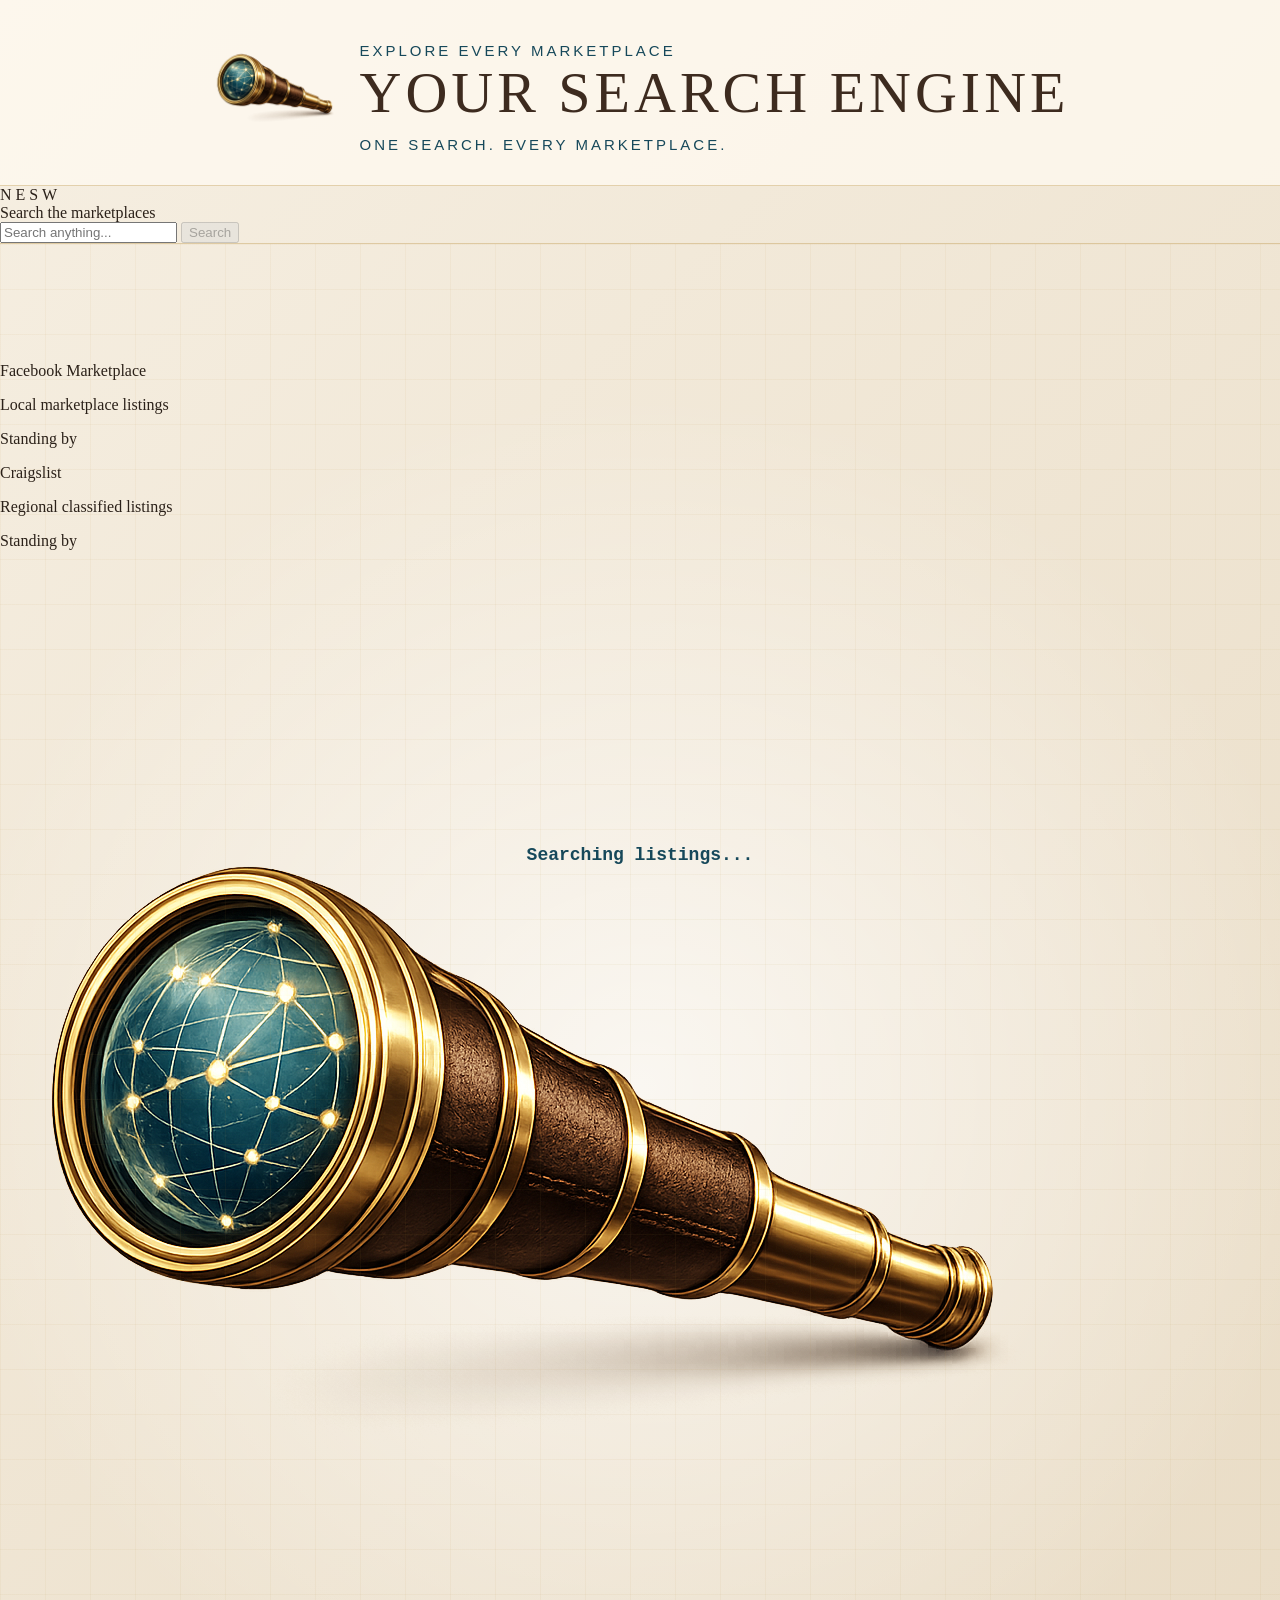
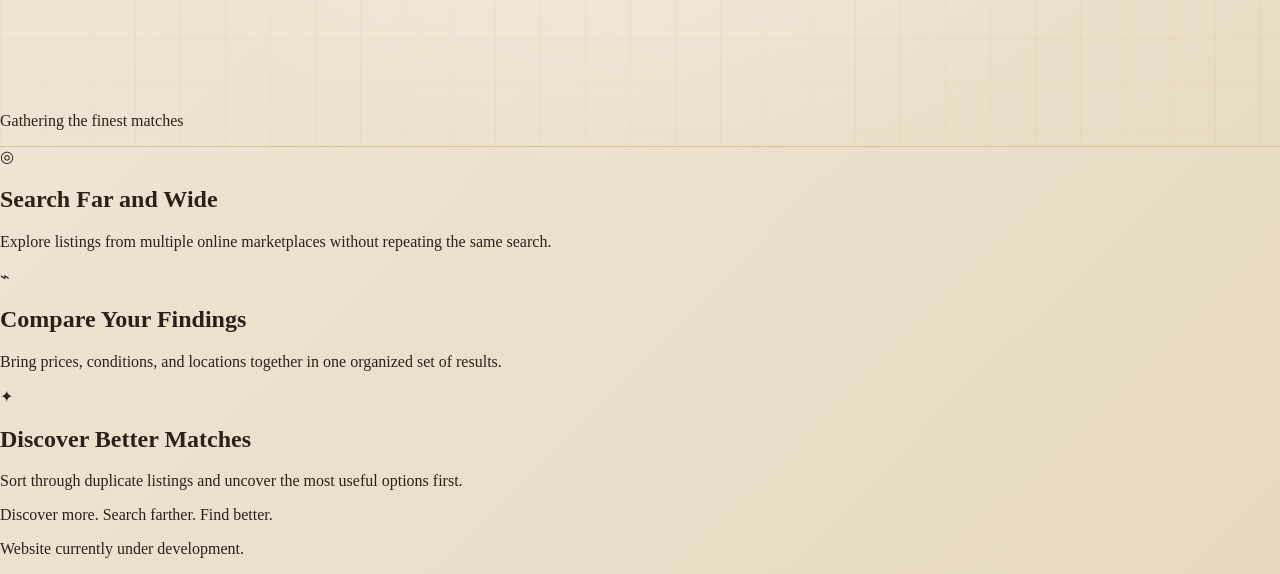
==== index.html @ 5ee87b4e "Revise index.html for improved SEO and branding Updated HTML structure and meta tags for better SEO " ====
<!DOCTYPE html>
<html lang="en">

<head>
    <meta charset="UTF-8">

    <meta
        name="viewport"
        content="width=device-width, initial-scale=1.0"
    >

    <meta
        name="description"
        content="Search multiple online marketplaces from one place."
    >

    <title>Your Search Engine</title>

    <link rel="stylesheet" href="style.css">
</head>

<body>

    <header class="site-header">

        <img
            src="spyglass-logo.png"
            alt="Brass spyglass with an internet globe in its lens"
            class="header-logo"
        >

        <div class="brand-text">
            <p class="eyebrow">Explore every marketplace</p>

            <h1>Your Search Engine</h1>

            <p class="tagline">
                One search. Every marketplace.
            </p>
        </div>

    </header>


    <main>

        <section
            class="map-section"
            aria-label="Marketplace search demonstration"
        >

            <div class="map-decoration map-decoration-left"></div>
            <div class="map-decoration map-decoration-right"></div>

            <div class="compass-rose" aria-hidden="true">
                <span class="compass-north">N</span>
                <span class="compass-east">E</span>
                <span class="compass-south">S</span>
                <span class="compass-west">W</span>
                <div class="compass-diamond"></div>
            </div>


            <div class="search-preview">

                <label for="demoSearch">
                    Search the marketplaces
                </label>

                <div class="search-box">

                    <input
                        id="demoSearch"
                        type="text"
                        value=""
                        placeholder="Search anything..."
                        readonly
                        aria-label="Demonstration search query"
                    >

                    <button
                        type="button"
                        aria-label="Search demonstration"
                        disabled
                    >
                        Search
                    </button>

                </div>

            </div>


            <div class="network-demo">

                <svg
                    class="connections"
                    aria-hidden="true"
                >
                    <line id="line-ebay"></line>
                    <line id="line-facebook"></line>
                    <line id="line-craigslist"></line>
                    <line id="line-offerup"></line>
                </svg>


                <article class="market-node ebay" data-market="ebay">
                    <p class="market-name">eBay</p>
                    <p class="market-detail">Auction and retail listings</p>
                    <p class="market-status">Standing by</p>
                </article>


                <article
                    class="market-node facebook"
                    data-market="facebook"
                >
                    <p class="market-name">Facebook Marketplace</p>
                    <p class="market-detail">Local marketplace listings</p>
                    <p class="market-status">Standing by</p>
                </article>


                <article
                    class="market-node craigslist"
                    data-market="craigslist"
                >
                    <p class="market-name">Craigslist</p>
                    <p class="market-detail">Regional classified listings</p>
                    <p class="market-status">Standing by</p>
                </article>


                <article class="market-node offerup" data-market="offerup">
                    <p class="market-name">OfferUp</p>
                    <p class="market-detail">Local buying and selling</p>
                    <p class="market-status">Standing by</p>
                </article>


                <div class="central-logo">

                    <div class="logo-halo"></div>

                    <img
                        src="spyglass-logo.png"
                        alt="Search engine spyglass logo"
                    >

                    <p>Gathering the finest matches</p>

                </div>

            </div>


            <div
                id="liveStatus"
                class="live-status"
                aria-live="polite"
            >
                Preparing the search expedition...
            </div>


            <section
                id="liveResults"
                class="results-panel"
                aria-label="Demonstration search results"
            ></section>

        </section>


        <section class="features-section">

            <article class="feature">
                <div class="feature-symbol">◎</div>
                <h2>Search Far and Wide</h2>
                <p>
                    Explore listings from multiple online marketplaces
                    without repeating the same search.
                </p>
            </article>

            <article class="feature">
                <div class="feature-symbol">⌁</div>
                <h2>Compare Your Findings</h2>
                <p>
                    Bring prices, conditions, and locations together in one
                    organized set of results.
                </p>
            </article>

            <article class="feature">
                <div class="feature-symbol">✦</div>
                <h2>Discover Better Matches</h2>
                <p>
                    Sort through duplicate listings and uncover the most
                    useful options first.
                </p>
            </article>

        </section>

    </main>


    <footer class="site-footer">
        <p>Discover more. Search farther. Find better.</p>
        <p class="footer-note">Website currently under development.</p>
    </footer>


    <script src="script.js"></script>

</body>

</html>
---- style.css ----
:root {
    --parchment: #f6efe2;
    --parchment-dark: #e7d9c1;
    --brass: #b58a35;
    --brass-light: #d8b766;
    --brown: #3d2b1f;
    --blue: #16485a;
    --blue-light: #2d7185;
    --ink: #2b2119;
}

* {
    box-sizing: border-box;
}

html,
body {
    margin: 0;
    min-height: 100%;
}

body {
    background:
        radial-gradient(
            circle at center,
            rgba(255, 255, 255, 0.7),
            transparent 55%
        ),
        linear-gradient(
            135deg,
            var(--parchment),
            var(--parchment-dark)
        );

    color: var(--ink);
    font-family: Georgia, "Times New Roman", serif;
}

.network-demo {
    position: relative;
    width: 100%;
    min-height: 700px;
    overflow: hidden;
    border-top: 1px solid rgba(181, 138, 53, 0.35);
    border-bottom: 1px solid rgba(181, 138, 53, 0.35);
}

/* Subtle antique-map grid */

.network-demo::before {
    content: "";
    position: absolute;
    inset: 0;

    background-image:
        linear-gradient(
            rgba(181, 138, 53, 0.06) 1px,
            transparent 1px
        ),
        linear-gradient(
            90deg,
            rgba(181, 138, 53, 0.06) 1px,
            transparent 1px
        );

    background-size: 45px 45px;
    pointer-events: none;
}

/* Center hub */

.core {
    position: absolute;
    top: 48%;
    left: 50%;
    transform: translate(-50%, -50%);

    width: 190px;
    height: 190px;

    display: flex;
    align-items: center;
    justify-content: center;

    border-radius: 50%;
    border: 2px solid var(--brass);
    background: rgba(255, 250, 240, 0.9);

    box-shadow:
        0 10px 35px rgba(61, 43, 31, 0.18),
        inset 0 0 20px rgba(181, 138, 53, 0.12);

    z-index: 3;
}

.core-ring {
    position: absolute;
    width: 225px;
    height: 225px;

    border: 1px solid rgba(181, 138, 53, 0.55);
    border-radius: 50%;

    animation: vintagePulse 2.5s ease-in-out infinite;
}

@keyframes vintagePulse {
    0%,
    100% {
        transform: scale(1);
        opacity: 0.55;
    }

    50% {
        transform: scale(1.13);
        opacity: 0.15;
    }
}

.core-logo {
    width: 145px;
    height: 145px;

    display: flex;
    align-items: center;
    justify-content: center;

    z-index: 2;
}

.core-logo img {
    width: 100%;
    height: 100%;
    object-fit: contain;

    filter: drop-shadow(0 7px 7px rgba(61, 43, 31, 0.22));
}

/* Marketplace nodes */

.node {
    position: absolute;
    min-width: 145px;
    padding: 13px 22px;

    text-align: center;
    font-family: Arial, Helvetica, sans-serif;
    font-weight: 600;

    color: var(--brown);
    background: rgba(255, 250, 240, 0.92);

    border: 1px solid rgba(181, 138, 53, 0.55);
    border-radius: 8px;

    box-shadow: 0 7px 18px rgba(61, 43, 31, 0.12);

    transition:
        transform 0.35s ease,
        border-color 0.35s ease,
        box-shadow 0.35s ease,
        color 0.35s ease;

    z-index: 2;
}

.node.active {
    color: var(--blue);
    border-color: var(--brass-light);

    transform: scale(1.06);

    box-shadow:
        0 8px 24px rgba(61, 43, 31, 0.16),
        0 0 18px rgba(181, 138, 53, 0.35);
}

.ebay {
    top: 90px;
    left: 50%;
    transform: translateX(-50%);
}

.ebay.active {
    transform: translateX(-50%) scale(1.06);
}

.facebook {
    top: 310px;
    left: 8%;
}

.craigslist {
    top: 310px;
    right: 8%;
}

.offerup {
    bottom: 100px;
    left: 50%;
    transform: translateX(-50%);
}

.offerup.active {
    transform: translateX(-50%) scale(1.06);
}

/* SVG lines */

.connections {
    position: absolute;
    inset: 0;

    width: 100%;
    height: 100%;

    pointer-events: none;
    z-index: 1;
}

.connections line {
    stroke: var(--brass);
    stroke-width: 2;
    stroke-dasharray: 7 8;
    opacity: 0.5;
}

/* Status text */

#liveStatus {
    position: absolute;
    bottom: 35px;
    left: 0;

    width: 100%;
    padding: 0 20px;

    text-align: center;
    color: var(--blue);

    font-family: "Courier New", monospace;
    font-size: 18px;
    font-weight: bold;
}

/* Results */

#liveResults {
    position: absolute;
    top: 20px;
    right: 20px;

    width: min(320px, calc(100% - 40px));

    z-index: 4;
}

.result {
    margin-bottom: 10px;
    padding: 12px 15px;

    background: rgba(255, 250, 240, 0.95);
    border: 1px solid rgba(181, 138, 53, 0.5);
    border-radius: 7px;

    color: var(--brown);
    font-family: Arial, Helvetica, sans-serif;
    font-size: 14px;

    box-shadow: 0 6px 18px rgba(61, 43, 31, 0.12);

    animation: resultAppear 0.5s ease forwards;
}

@keyframes resultAppear {
    from {
        opacity: 0;
        transform: translateY(15px);
    }

    to {
        opacity: 1;
        transform: translateY(0);
    }
}

/* Mobile layout */

@media (max-width: 700px) {
    .network-demo {
        min-height: 760px;
    }

    .core {
        top: 46%;
        width: 150px;
        height: 150px;
    }

    .core-ring {
        width: 180px;
        height: 180px;
    }

    .core-logo {
        width: 115px;
        height: 115px;
    }

    .node {
        min-width: 120px;
        padding: 10px 14px;
        font-size: 13px;
    }

    .ebay {
        top: 90px;
    }

    .facebook {
        top: 295px;
        left: 15px;
    }

    .craigslist {
        top: 295px;
        right: 15px;
    }

    .offerup {
        bottom: 115px;
    }

    #liveResults {
        display: none;
    }
}
.site-header {
    min-height: 170px;
    padding: 30px 20px;

    display: flex;
    align-items: center;
    justify-content: center;
    gap: 24px;

    text-align: left;

    background: rgba(255, 250, 240, 0.75);
    border-bottom: 1px solid rgba(181, 138, 53, 0.35);
}

.header-logo {
    width: 125px;
    height: 125px;
    object-fit: contain;
}

.site-header h1 {
    margin: 0;

    color: var(--brown);
    font-size: clamp(32px, 5vw, 58px);
    font-weight: normal;
    letter-spacing: 4px;
    text-transform: uppercase;
}

.site-header p {
    margin: 10px 0 0;

    color: var(--blue);
    font-family: Arial, Helvetica, sans-serif;
    font-size: 15px;
    letter-spacing: 3px;
    text-transform: uppercase;
}

@media (max-width: 600px) {
    .site-header {
        flex-direction: column;
        text-align: center;
    }

    .header-logo {
        width: 100px;
        height: 100px;
    }
}
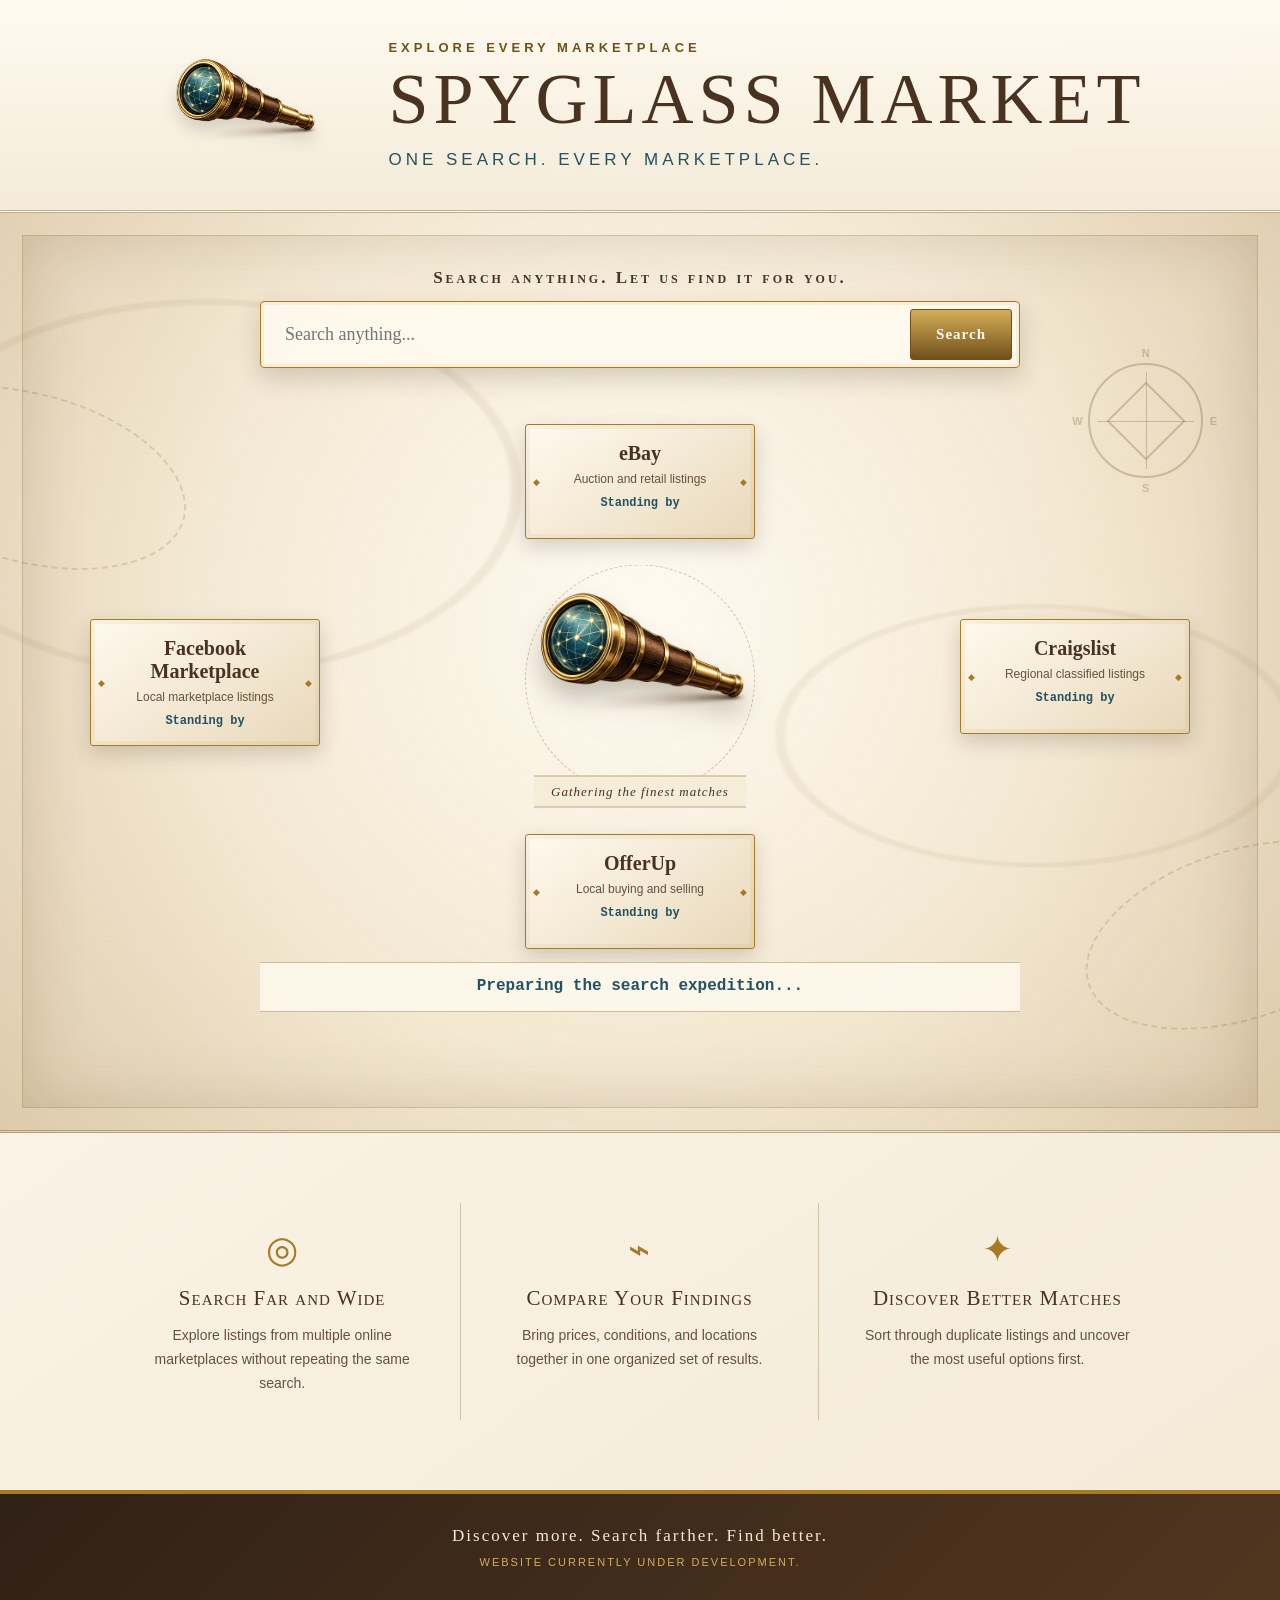
==== commit 74c8fa4d: "Change title and headings to 'Spyglass Market'" ====
--- a/index.html
+++ b/index.html
@@ -14,7 +14,7 @@
         content="Search multiple online marketplaces from one place."
     >
 
-    <title>Your Search Engine</title>
+    <title>Spyglass Market</title>
 
     <link rel="stylesheet" href="style.css">
 </head>
@@ -32,7 +32,7 @@
         <div class="brand-text">
             <p class="eyebrow">Explore every marketplace</p>
 
-            <h1>Your Search Engine</h1>
+            <h1>Spyglass Market</h1>
 
             <p class="tagline">
                 One search. Every marketplace.
@@ -64,7 +64,7 @@
             <div class="search-preview">
 
                 <label for="demoSearch">
-                    Search the marketplaces
+                    Search anything. Let us find it for you.
                 </label>
 
                 <div class="search-box">
--- a/style.css
+++ b/style.css
@@ -1,211 +1,416 @@
 :root {
-    --parchment: #f6efe2;
-    --parchment-dark: #e7d9c1;
-    --brass: #b58a35;
-    --brass-light: #d8b766;
-    --brown: #3d2b1f;
-    --blue: #16485a;
-    --blue-light: #2d7185;
-    --ink: #2b2119;
-}
+    --parchment: #f3ead7;
+    --parchment-light: #fffaf0;
+    --parchment-dark: #d7c5a5;
+
+    --ink: #2d2118;
+    --ink-soft: #66513d;
+
+    --brown: #49321f;
+    --leather: #5e3a20;
+
+    --brass: #a77a25;
+    --brass-light: #d4ae59;
+    --brass-dark: #715019;
+
+    --ocean: #245261;
+    --ocean-light: #3c7180;
+
+    --shadow: rgba(51, 34, 20, 0.18);
+}
+
 
 * {
     box-sizing: border-box;
 }
 
-html,
+
+html {
+    scroll-behavior: smooth;
+}
+
+
 body {
     margin: 0;
-    min-height: 100%;
-}
-
-body {
+    min-width: 320px;
+
+    color: var(--ink);
+
     background:
         radial-gradient(
-            circle at center,
-            rgba(255, 255, 255, 0.7),
-            transparent 55%
+            circle at 50% 0%,
+            rgba(255, 255, 255, 0.85),
+            transparent 42%
         ),
         linear-gradient(
-            135deg,
-            var(--parchment),
-            var(--parchment-dark)
+            145deg,
+            var(--parchment-light),
+            var(--parchment)
         );
 
-    color: var(--ink);
     font-family: Georgia, "Times New Roman", serif;
 }
 
-.network-demo {
-    position: relative;
-    width: 100%;
-    min-height: 700px;
-    overflow: hidden;
-    border-top: 1px solid rgba(181, 138, 53, 0.35);
-    border-bottom: 1px solid rgba(181, 138, 53, 0.35);
-}
-
-/* Subtle antique-map grid */
-
-.network-demo::before {
-    content: "";
-    position: absolute;
-    inset: 0;
-
-    background-image:
-        linear-gradient(
-            rgba(181, 138, 53, 0.06) 1px,
-            transparent 1px
-        ),
-        linear-gradient(
-            90deg,
-            rgba(181, 138, 53, 0.06) 1px,
-            transparent 1px
-        );
-
-    background-size: 45px 45px;
-    pointer-events: none;
-}
-
-/* Center hub */
-
-.core {
-    position: absolute;
-    top: 48%;
-    left: 50%;
-    transform: translate(-50%, -50%);
-
-    width: 190px;
-    height: 190px;
+
+/* Header */
+
+.site-header {
+    min-height: 190px;
+    padding: 30px 6%;
 
     display: flex;
     align-items: center;
     justify-content: center;
-
+    gap: 34px;
+
+    background:
+        linear-gradient(
+            rgba(255, 250, 240, 0.92),
+            rgba(243, 234, 215, 0.94)
+        );
+
+    border-bottom: 3px double rgba(113, 80, 25, 0.45);
+}
+
+
+.header-logo {
+    width: min(220px, 32vw);
+    max-height: 150px;
+    object-fit: contain;
+
+    filter: drop-shadow(0 10px 8px rgba(51, 34, 20, 0.16));
+}
+
+
+.brand-text {
+    max-width: 760px;
+}
+
+
+.eyebrow {
+    margin: 0 0 8px;
+
+    color: var(--brass-dark);
+
+    font-family: Arial, Helvetica, sans-serif;
+    font-size: 13px;
+    font-weight: bold;
+    letter-spacing: 4px;
+    text-transform: uppercase;
+}
+
+
+.site-header h1 {
+    margin: 0;
+
+    color: var(--brown);
+
+    font-size: clamp(34px, 6vw, 72px);
+    font-weight: normal;
+    letter-spacing: 5px;
+    line-height: 1;
+    text-transform: uppercase;
+}
+
+
+.tagline {
+    margin: 15px 0 0;
+
+    color: var(--ocean);
+
+    font-family: Arial, Helvetica, sans-serif;
+    font-size: clamp(13px, 2vw, 17px);
+    letter-spacing: 4px;
+    text-transform: uppercase;
+}
+
+
+/* Main map area */
+
+.map-section {
+    position: relative;
+    min-height: 920px;
+    padding: 55px 5% 70px;
+    overflow: hidden;
+
+    background:
+        radial-gradient(
+            circle at 50% 45%,
+            rgba(255, 252, 243, 0.84),
+            rgba(241, 228, 203, 0.76) 55%,
+            rgba(210, 187, 149, 0.72)
+        ),
+        repeating-linear-gradient(
+            4deg,
+            rgba(94, 58, 32, 0.018) 0,
+            rgba(94, 58, 32, 0.018) 1px,
+            transparent 1px,
+            transparent 5px
+        );
+
+    border-bottom: 3px double rgba(113, 80, 25, 0.4);
+}
+
+
+.map-section::before,
+.map-section::after {
+    content: "";
+    position: absolute;
+    pointer-events: none;
+}
+
+
+.map-section::before {
+    inset: 0;
+
+    background:
+        radial-gradient(
+            ellipse at 16% 30%,
+            transparent 0 20%,
+            rgba(113, 80, 25, 0.09) 20.3% 20.7%,
+            transparent 21%
+        ),
+        radial-gradient(
+            ellipse at 81% 57%,
+            transparent 0 17%,
+            rgba(113, 80, 25, 0.08) 17.3% 17.7%,
+            transparent 18%
+        );
+
+    opacity: 0.8;
+}
+
+
+.map-section::after {
+    inset: 22px;
+
+    border: 1px solid rgba(113, 80, 25, 0.28);
+    box-shadow:
+        inset 0 0 65px rgba(85, 56, 27, 0.16);
+}
+
+
+/* Decorative map route marks */
+
+.map-decoration {
+    position: absolute;
+
+    width: 320px;
+    height: 170px;
+
+    border: 2px dashed rgba(113, 80, 25, 0.18);
     border-radius: 50%;
-    border: 2px solid var(--brass);
-    background: rgba(255, 250, 240, 0.9);
-
-    box-shadow:
-        0 10px 35px rgba(61, 43, 31, 0.18),
-        inset 0 0 20px rgba(181, 138, 53, 0.12);
-
-    z-index: 3;
-}
-
-.core-ring {
+
+    pointer-events: none;
+}
+
+
+.map-decoration-left {
+    top: 180px;
+    left: -130px;
+    transform: rotate(15deg);
+}
+
+
+.map-decoration-right {
+    right: -120px;
+    bottom: 110px;
+    transform: rotate(-18deg);
+}
+
+
+/* Compass rose */
+
+.compass-rose {
     position: absolute;
-    width: 225px;
-    height: 225px;
-
-    border: 1px solid rgba(181, 138, 53, 0.55);
+    top: 150px;
+    right: 6%;
+
+    width: 115px;
+    height: 115px;
+
+    color: rgba(113, 80, 25, 0.28);
+
+    border: 2px solid currentColor;
     border-radius: 50%;
 
-    animation: vintagePulse 2.5s ease-in-out infinite;
-}
-
-@keyframes vintagePulse {
-    0%,
-    100% {
-        transform: scale(1);
-        opacity: 0.55;
-    }
-
-    50% {
-        transform: scale(1.13);
-        opacity: 0.15;
-    }
-}
-
-.core-logo {
-    width: 145px;
-    height: 145px;
-
-    display: flex;
-    align-items: center;
-    justify-content: center;
-
-    z-index: 2;
-}
-
-.core-logo img {
-    width: 100%;
-    height: 100%;
-    object-fit: contain;
-
-    filter: drop-shadow(0 7px 7px rgba(61, 43, 31, 0.22));
-}
-
-/* Marketplace nodes */
-
-.node {
+    pointer-events: none;
+}
+
+
+.compass-rose::before,
+.compass-rose::after {
+    content: "";
     position: absolute;
-    min-width: 145px;
-    padding: 13px 22px;
-
-    text-align: center;
+    background: currentColor;
+}
+
+
+.compass-rose::before {
+    top: 7px;
+    bottom: 7px;
+    left: 50%;
+
+    width: 1px;
+}
+
+
+.compass-rose::after {
+    top: 50%;
+    left: 7px;
+    right: 7px;
+
+    height: 1px;
+}
+
+
+.compass-diamond {
+    position: absolute;
+    top: 50%;
+    left: 50%;
+
+    width: 56px;
+    height: 56px;
+
+    border: 2px solid currentColor;
+
+    transform: translate(-50%, -50%) rotate(45deg);
+}
+
+
+.compass-rose span {
+    position: absolute;
+
     font-family: Arial, Helvetica, sans-serif;
-    font-weight: 600;
-
-    color: var(--brown);
-    background: rgba(255, 250, 240, 0.92);
-
-    border: 1px solid rgba(181, 138, 53, 0.55);
-    border-radius: 8px;
-
-    box-shadow: 0 7px 18px rgba(61, 43, 31, 0.12);
-
-    transition:
-        transform 0.35s ease,
-        border-color 0.35s ease,
-        box-shadow 0.35s ease,
-        color 0.35s ease;
-
-    z-index: 2;
-}
-
-.node.active {
-    color: var(--blue);
-    border-color: var(--brass-light);
-
-    transform: scale(1.06);
-
-    box-shadow:
-        0 8px 24px rgba(61, 43, 31, 0.16),
-        0 0 18px rgba(181, 138, 53, 0.35);
-}
-
-.ebay {
-    top: 90px;
+    font-size: 11px;
+    font-weight: bold;
+}
+
+
+.compass-north {
+    top: -18px;
     left: 50%;
     transform: translateX(-50%);
 }
 
-.ebay.active {
-    transform: translateX(-50%) scale(1.06);
-}
-
-.facebook {
-    top: 310px;
-    left: 8%;
-}
-
-.craigslist {
-    top: 310px;
-    right: 8%;
-}
-
-.offerup {
-    bottom: 100px;
+
+.compass-east {
+    top: 50%;
+    right: -16px;
+    transform: translateY(-50%);
+}
+
+
+.compass-south {
+    bottom: -18px;
     left: 50%;
     transform: translateX(-50%);
 }
 
-.offerup.active {
-    transform: translateX(-50%) scale(1.06);
-}
-
-/* SVG lines */
+
+.compass-west {
+    top: 50%;
+    left: -18px;
+    transform: translateY(-50%);
+}
+
+
+/* Search preview */
+
+.search-preview {
+    position: relative;
+    z-index: 4;
+
+    width: min(760px, 100%);
+    margin: 0 auto 36px;
+
+    text-align: center;
+}
+
+
+.search-preview label {
+    display: block;
+    margin-bottom: 13px;
+
+    color: var(--brown);
+
+    font-size: 17px;
+    font-variant: small-caps;
+    font-weight: bold;
+    letter-spacing: 3px;
+}
+
+
+.search-box {
+    display: flex;
+
+    padding: 7px;
+
+    background: rgba(255, 250, 239, 0.92);
+
+    border: 1px solid var(--brass);
+    border-radius: 4px;
+
+    box-shadow:
+        0 10px 25px var(--shadow),
+        inset 0 0 0 3px rgba(212, 174, 89, 0.13);
+}
+
+
+.search-box input {
+    width: 100%;
+    min-width: 0;
+    padding: 15px 17px;
+
+    color: var(--ink);
+
+    background: transparent;
+    border: 0;
+    outline: none;
+
+    font-family: Georgia, "Times New Roman", serif;
+    font-size: 18px;
+}
+
+
+.search-box button {
+    padding: 12px 25px;
+
+    color: var(--parchment-light);
+
+    background:
+        linear-gradient(
+            var(--brass-light),
+            var(--brass-dark)
+        );
+
+    border: 1px solid var(--brass-dark);
+    border-radius: 3px;
+
+    font-family: Georgia, "Times New Roman", serif;
+    font-size: 15px;
+    font-weight: bold;
+    letter-spacing: 1px;
+}
+
+
+.search-box button:disabled {
+    cursor: default;
+    opacity: 1;
+}
+
+
+/* Search map */
+
+.network-demo {
+    position: relative;
+    z-index: 3;
+
+    width: min(1100px, 100%);
+    height: 550px;
+    margin: 0 auto;
+}
+
 
 .connections {
     position: absolute;
@@ -214,176 +419,596 @@
     width: 100%;
     height: 100%;
 
+    overflow: visible;
     pointer-events: none;
-    z-index: 1;
-}
+}
+
 
 .connections line {
+    stroke: var(--brass-dark);
+    stroke-width: 2;
+    stroke-dasharray: 7 9;
+    opacity: 0.38;
+
+    transition:
+        opacity 0.4s ease,
+        stroke-width 0.4s ease;
+}
+
+
+.connections line.active {
     stroke: var(--brass);
-    stroke-width: 2;
-    stroke-dasharray: 7 8;
-    opacity: 0.5;
-}
-
-/* Status text */
-
-#liveStatus {
+    stroke-width: 3;
+    opacity: 0.9;
+
+    animation: routeMove 0.8s linear infinite;
+}
+
+
+@keyframes routeMove {
+    to {
+        stroke-dashoffset: -32;
+    }
+}
+
+
+/* Marketplace map plaques */
+
+.market-node {
     position: absolute;
-    bottom: 35px;
+
+    width: min(230px, 27%);
+    min-height: 115px;
+    padding: 17px;
+
+    text-align: center;
+
+    background:
+        linear-gradient(
+            145deg,
+            rgba(255, 250, 239, 0.97),
+            rgba(231, 215, 184, 0.95)
+        );
+
+    border: 1px solid var(--brass);
+    border-radius: 3px;
+
+    box-shadow:
+        0 8px 20px var(--shadow),
+        inset 0 0 0 4px rgba(167, 122, 37, 0.08);
+
+    transition:
+        transform 0.4s ease,
+        box-shadow 0.4s ease,
+        border-color 0.4s ease;
+}
+
+
+.market-node::before,
+.market-node::after {
+    content: "◆";
+    position: absolute;
+    top: 50%;
+
+    color: var(--brass);
+    font-size: 9px;
+
+    transform: translateY(-50%);
+}
+
+
+.market-node::before {
+    left: 7px;
+}
+
+
+.market-node::after {
+    right: 7px;
+}
+
+
+.market-node.active {
+    border-color: var(--brass-light);
+
+    transform: translateY(-4px);
+
+    box-shadow:
+        0 12px 28px rgba(51, 34, 20, 0.23),
+        0 0 0 4px rgba(212, 174, 89, 0.16),
+        inset 0 0 0 4px rgba(167, 122, 37, 0.12);
+}
+
+
+.market-name {
+    margin: 0 0 7px;
+
+    color: var(--brown);
+
+    font-size: 20px;
+    font-weight: bold;
+}
+
+
+.market-detail {
+    margin: 0 0 10px;
+
+    color: var(--ink-soft);
+
+    font-family: Arial, Helvetica, sans-serif;
+    font-size: 12px;
+}
+
+
+.market-status {
+    margin: 0;
+
+    color: var(--ocean);
+
+    font-family: "Courier New", monospace;
+    font-size: 12px;
+    font-weight: bold;
+}
+
+
+.ebay {
+    top: 20px;
+    left: 50%;
+    transform: translateX(-50%);
+}
+
+
+.ebay.active {
+    transform: translateX(-50%) translateY(-4px);
+}
+
+
+.facebook {
+    top: 215px;
     left: 0;
+}
+
+
+.craigslist {
+    top: 215px;
+    right: 0;
+}
+
+
+.offerup {
+    bottom: 5px;
+    left: 50%;
+    transform: translateX(-50%);
+}
+
+
+.offerup.active {
+    transform: translateX(-50%) translateY(-4px);
+}
+
+
+/* Center logo */
+
+.central-logo {
+    position: absolute;
+    top: 50%;
+    left: 50%;
+
+    width: 320px;
+
+    text-align: center;
+
+    transform: translate(-50%, -50%);
+}
+
+
+.central-logo img {
+    position: relative;
+    z-index: 2;
+
+    display: block;
 
     width: 100%;
-    padding: 0 20px;
+    max-height: 220px;
+    margin: 0 auto;
+
+    object-fit: contain;
+
+    filter: drop-shadow(0 15px 12px rgba(51, 34, 20, 0.26));
+}
+
+
+.central-logo p {
+    position: relative;
+    z-index: 2;
+
+    display: inline-block;
+    margin: 5px 0 0;
+    padding: 7px 17px;
+
+    color: var(--brown);
+    background: rgba(247, 237, 216, 0.9);
+
+    border-top: 1px solid rgba(113, 80, 25, 0.45);
+    border-bottom: 1px solid rgba(113, 80, 25, 0.45);
+
+    font-size: 13px;
+    font-style: italic;
+    letter-spacing: 1px;
+}
+
+
+.logo-halo {
+    position: absolute;
+    top: 50%;
+    left: 50%;
+
+    width: 230px;
+    height: 230px;
+
+    border: 1px dashed rgba(113, 80, 25, 0.32);
+    border-radius: 50%;
+
+    transform: translate(-50%, -50%);
+
+    animation: slowTurn 28s linear infinite;
+}
+
+
+@keyframes slowTurn {
+    to {
+        transform: translate(-50%, -50%) rotate(360deg);
+    }
+}
+
+
+/* Status */
+
+.live-status {
+    position: relative;
+    z-index: 4;
+
+    width: min(760px, 100%);
+    min-height: 50px;
+    margin: 8px auto 22px;
+    padding: 14px 20px;
+
+    color: var(--ocean);
+
+    background: rgba(255, 250, 239, 0.82);
+
+    border-top: 1px solid rgba(113, 80, 25, 0.36);
+    border-bottom: 1px solid rgba(113, 80, 25, 0.36);
 
     text-align: center;
-    color: var(--blue);
 
     font-family: "Courier New", monospace;
-    font-size: 18px;
+    font-size: 16px;
     font-weight: bold;
 }
 
+
 /* Results */
 
-#liveResults {
-    position: absolute;
-    top: 20px;
-    right: 20px;
-
-    width: min(320px, calc(100% - 40px));
-
+.results-panel {
+    position: relative;
     z-index: 4;
-}
-
-.result {
+
+    display: grid;
+    grid-template-columns: repeat(3, minmax(0, 1fr));
+    gap: 15px;
+
+    width: min(1000px, 100%);
+    margin: 0 auto;
+}
+
+
+.result-card {
+    padding: 17px;
+
+    background:
+        linear-gradient(
+            150deg,
+            rgba(255, 251, 242, 0.97),
+            rgba(232, 216, 187, 0.96)
+        );
+
+    border: 1px solid rgba(113, 80, 25, 0.55);
+    border-radius: 3px;
+
+    box-shadow: 0 8px 18px var(--shadow);
+
+    opacity: 0;
+    transform: translateY(15px);
+
+    animation: revealResult 0.5s ease forwards;
+}
+
+
+.result-card::before {
+    content: "DISCOVERED LISTING";
+
+    display: block;
     margin-bottom: 10px;
-    padding: 12px 15px;
-
-    background: rgba(255, 250, 240, 0.95);
-    border: 1px solid rgba(181, 138, 53, 0.5);
-    border-radius: 7px;
+
+    color: var(--brass-dark);
+
+    font-family: Arial, Helvetica, sans-serif;
+    font-size: 10px;
+    font-weight: bold;
+    letter-spacing: 2px;
+}
+
+
+.result-title {
+    margin: 0 0 8px;
 
     color: var(--brown);
+
+    font-size: 17px;
+}
+
+
+.result-market {
+    margin: 0 0 12px;
+
+    color: var(--ink-soft);
+
     font-family: Arial, Helvetica, sans-serif;
-    font-size: 14px;
-
-    box-shadow: 0 6px 18px rgba(61, 43, 31, 0.12);
-
-    animation: resultAppear 0.5s ease forwards;
-}
-
-@keyframes resultAppear {
-    from {
-        opacity: 0;
-        transform: translateY(15px);
-    }
-
+    font-size: 12px;
+}
+
+
+.result-price {
+    margin: 0;
+
+    color: var(--ocean);
+
+    font-size: 22px;
+    font-weight: bold;
+}
+
+
+@keyframes revealResult {
     to {
         opacity: 1;
         transform: translateY(0);
     }
 }
 
-/* Mobile layout */
-
-@media (max-width: 700px) {
+
+/* Features */
+
+.features-section {
+    display: grid;
+    grid-template-columns: repeat(3, minmax(0, 1fr));
+
+    max-width: 1200px;
+    margin: 0 auto;
+    padding: 70px 5%;
+}
+
+
+.feature {
+    padding: 25px 35px;
+
+    text-align: center;
+
+    border-right: 1px solid rgba(113, 80, 25, 0.28);
+}
+
+
+.feature:last-child {
+    border-right: 0;
+}
+
+
+.feature-symbol {
+    margin-bottom: 15px;
+
+    color: var(--brass);
+    font-size: 37px;
+}
+
+
+.feature h2 {
+    margin: 0 0 13px;
+
+    color: var(--brown);
+
+    font-size: 21px;
+    font-weight: normal;
+    font-variant: small-caps;
+    letter-spacing: 1px;
+}
+
+
+.feature p {
+    margin: 0;
+
+    color: var(--ink-soft);
+
+    font-family: Arial, Helvetica, sans-serif;
+    font-size: 14px;
+    line-height: 1.7;
+}
+
+
+/* Footer */
+
+.site-footer {
+    padding: 32px 20px;
+
+    color: var(--parchment);
+
+    background:
+        linear-gradient(
+            135deg,
+            #302116,
+            #51361f
+        );
+
+    border-top: 4px solid var(--brass);
+
+    text-align: center;
+}
+
+
+.site-footer p {
+    margin: 0;
+
+    font-size: 17px;
+    letter-spacing: 2px;
+}
+
+
+.site-footer .footer-note {
+    margin-top: 10px;
+
+    color: var(--brass-light);
+
+    font-family: Arial, Helvetica, sans-serif;
+    font-size: 11px;
+    letter-spacing: 2px;
+    text-transform: uppercase;
+}
+
+
+/* Tablet */
+
+@media (max-width: 850px) {
+    .map-section {
+        min-height: 1120px;
+    }
+
     .network-demo {
-        min-height: 760px;
-    }
-
-    .core {
-        top: 46%;
-        width: 150px;
-        height: 150px;
-    }
-
-    .core-ring {
-        width: 180px;
-        height: 180px;
-    }
-
-    .core-logo {
-        width: 115px;
-        height: 115px;
-    }
-
-    .node {
-        min-width: 120px;
-        padding: 10px 14px;
-        font-size: 13px;
-    }
-
-    .ebay {
-        top: 90px;
+        height: 680px;
+    }
+
+    .central-logo {
+        width: 280px;
     }
 
     .facebook {
-        top: 295px;
-        left: 15px;
+        top: 240px;
+        left: 2%;
     }
 
     .craigslist {
-        top: 295px;
-        right: 15px;
-    }
-
-    .offerup {
-        bottom: 115px;
-    }
-
-    #liveResults {
-        display: none;
-    }
-}
-.site-header {
-    min-height: 170px;
-    padding: 30px 20px;
-
-    display: flex;
-    align-items: center;
-    justify-content: center;
-    gap: 24px;
-
-    text-align: left;
-
-    background: rgba(255, 250, 240, 0.75);
-    border-bottom: 1px solid rgba(181, 138, 53, 0.35);
-}
-
-.header-logo {
-    width: 125px;
-    height: 125px;
-    object-fit: contain;
-}
-
-.site-header h1 {
-    margin: 0;
-
-    color: var(--brown);
-    font-size: clamp(32px, 5vw, 58px);
-    font-weight: normal;
-    letter-spacing: 4px;
-    text-transform: uppercase;
-}
-
-.site-header p {
-    margin: 10px 0 0;
-
-    color: var(--blue);
-    font-family: Arial, Helvetica, sans-serif;
-    font-size: 15px;
-    letter-spacing: 3px;
-    text-transform: uppercase;
-}
-
-@media (max-width: 600px) {
+        top: 240px;
+        right: 2%;
+    }
+
+    .market-node {
+        width: 30%;
+    }
+
+    .results-panel {
+        grid-template-columns: 1fr;
+        max-width: 620px;
+    }
+
+    .features-section {
+        grid-template-columns: 1fr;
+        gap: 0;
+    }
+
+    .feature {
+        border-right: 0;
+        border-bottom: 1px solid rgba(113, 80, 25, 0.28);
+    }
+
+    .feature:last-child {
+        border-bottom: 0;
+    }
+}
+
+
+/* Mobile */
+
+@media (max-width: 650px) {
     .site-header {
         flex-direction: column;
+        gap: 15px;
+
         text-align: center;
     }
 
     .header-logo {
-        width: 100px;
-        height: 100px;
-    }
-}
+        width: 220px;
+    }
+
+    .site-header h1 {
+        letter-spacing: 2px;
+    }
+
+    .tagline {
+        letter-spacing: 2px;
+    }
+
+    .map-section {
+        min-height: 1400px;
+        padding-left: 20px;
+        padding-right: 20px;
+    }
+
+    .compass-rose {
+        display: none;
+    }
+
+    .search-box {
+        flex-direction: column;
+        gap: 6px;
+    }
+
+    .search-box button {
+        width: 100%;
+    }
+
+    .network-demo {
+        display: flex;
+        flex-direction: column;
+        align-items: stretch;
+        gap: 15px;
+
+        height: auto;
+    }
+
+    .connections {
+        display: none;
+    }
+
+    .market-node,
+    .central-logo {
+        position: relative;
+        inset: auto;
+
+        width: 100%;
+        min-height: auto;
+
+        transform: none;
+    }
+
+    .market-node.active,
+    .ebay.active,
+    .offerup.active {
+        transform: translateY(-3px);
+    }
+
+    .central-logo {
+        order: -1;
+        margin: 10px auto 15px;
+    }
+
+    .central-logo img {
+        width: min(330px, 100%);
+    }
+
+    .logo-halo {
+        width: 190px;
+        height: 190px;
+    }
+
+    .live-status {
+        margin-top: 30px;
+    }
+}
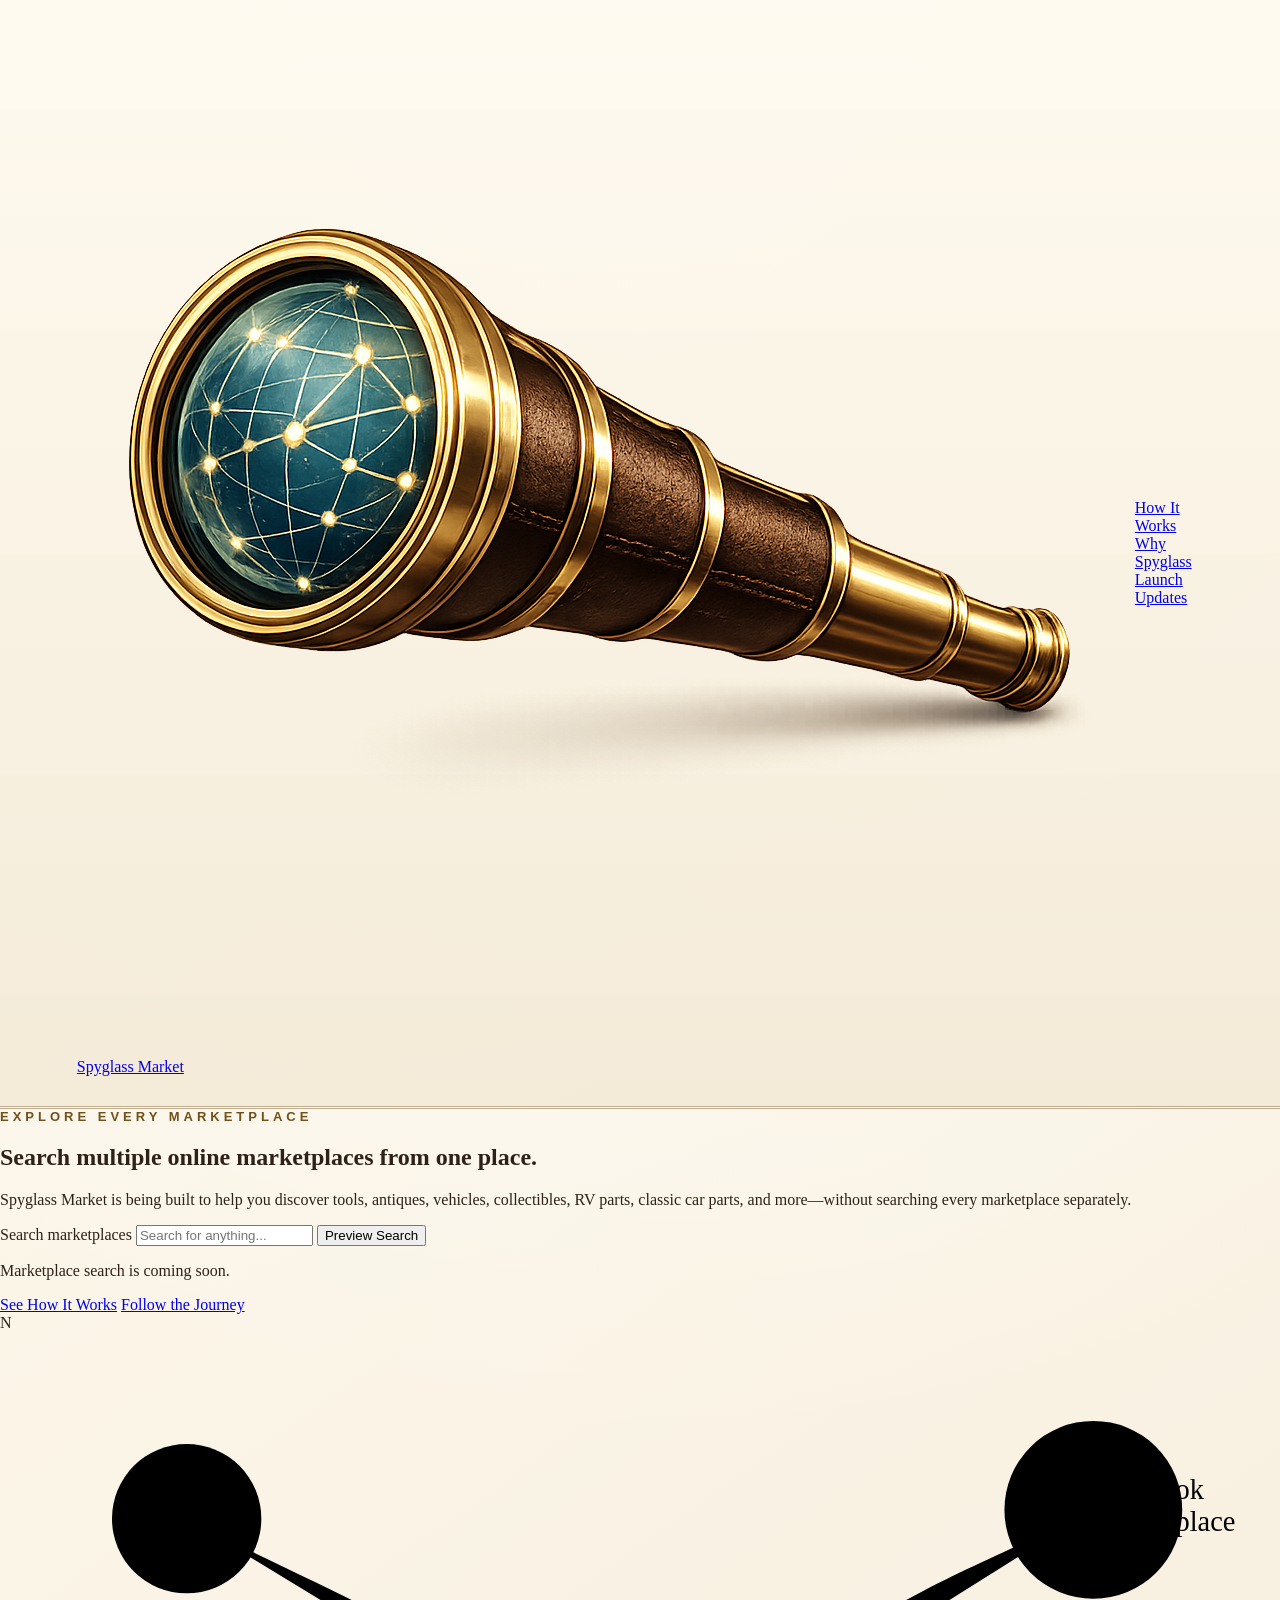
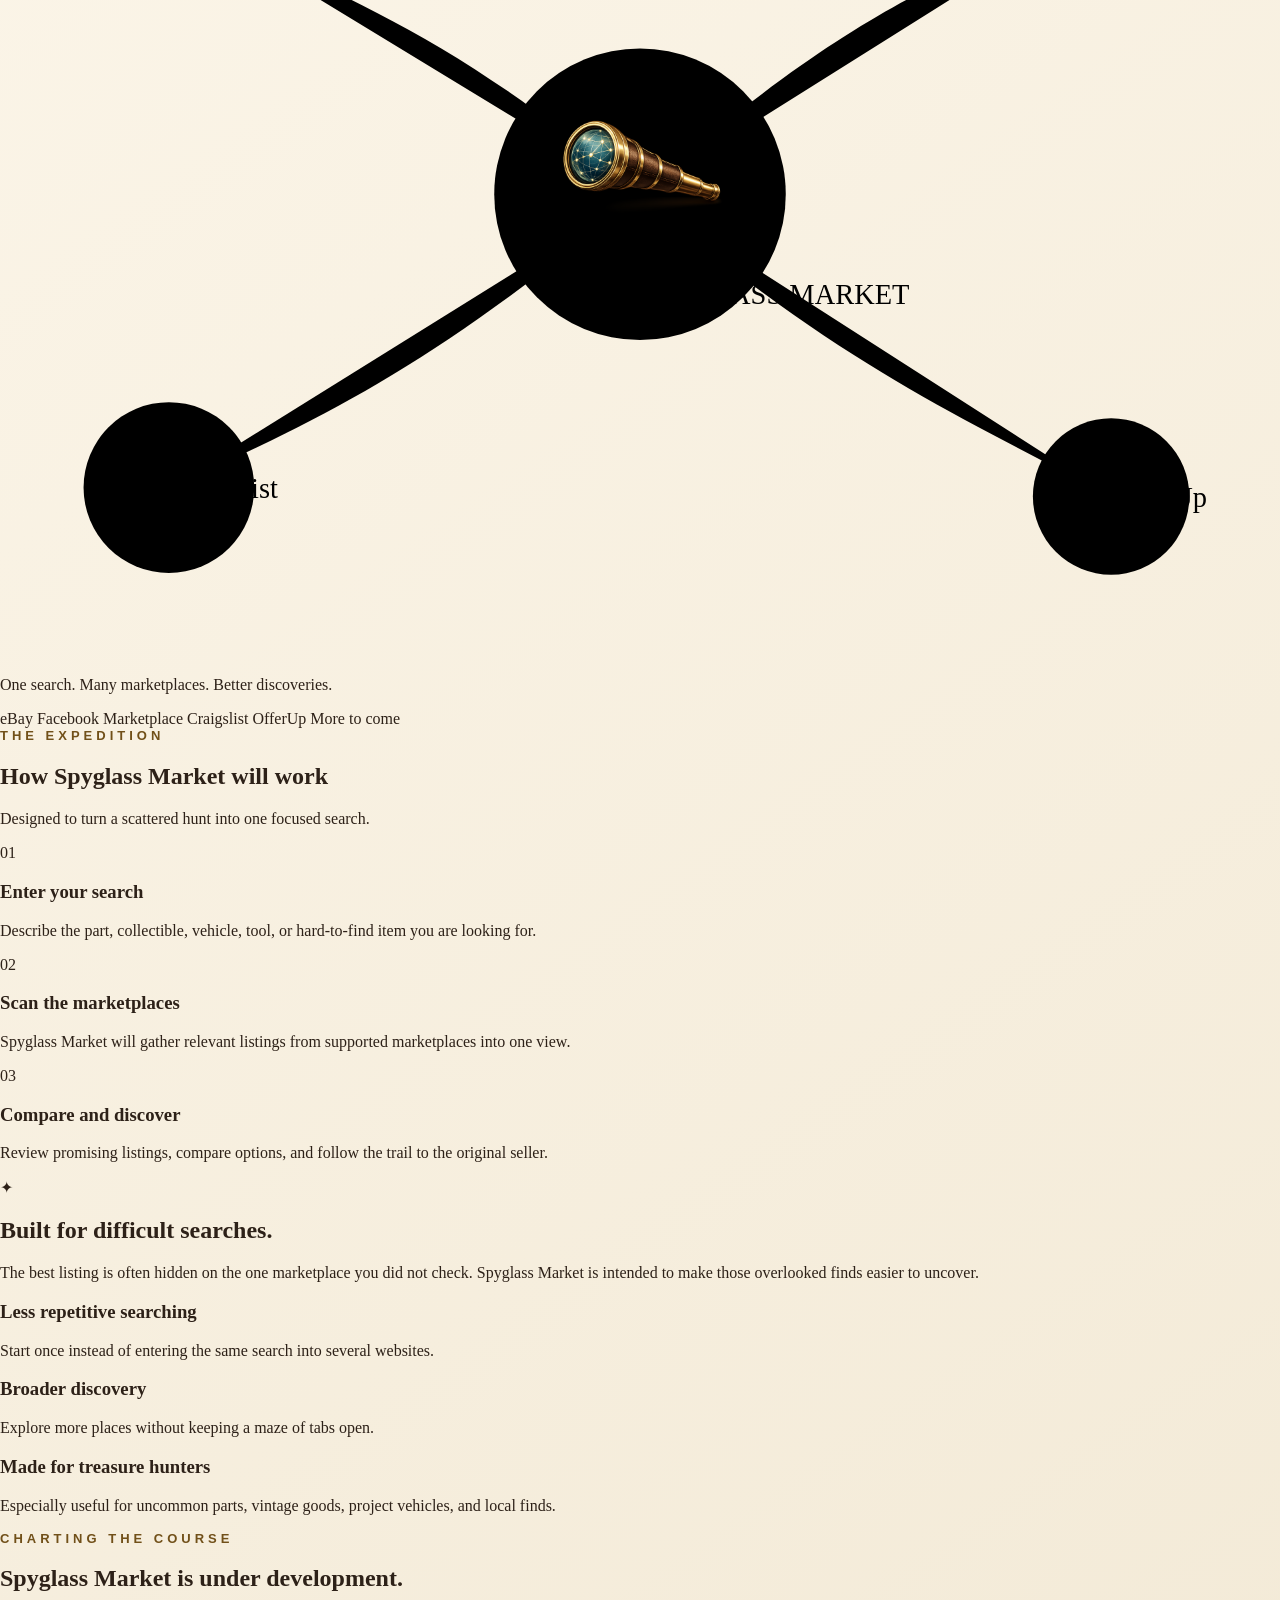
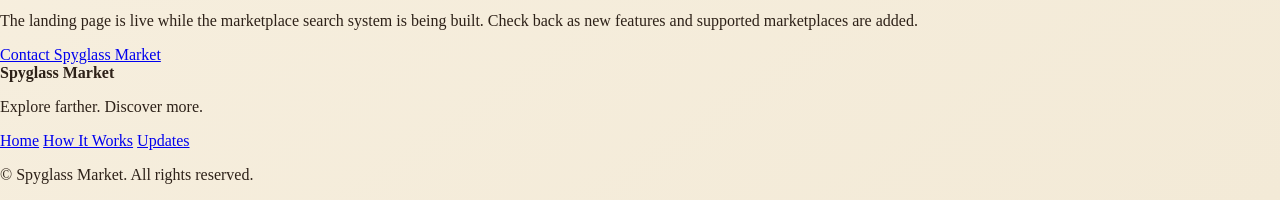
==== commit 5affb044: "Enhance SEO and update HTML structure Updated meta tags for better SEO and added Open Graph properti" ====
--- a/index.html
+++ b/index.html
@@ -1,219 +1,215 @@
 <!DOCTYPE html>
 <html lang="en">
-
 <head>
-    <meta charset="UTF-8">
-
-    <meta
-        name="viewport"
-        content="width=device-width, initial-scale=1.0"
-    >
-
-    <meta
-        name="description"
-        content="Search multiple online marketplaces from one place."
-    >
-
-    <title>Spyglass Market</title>
-
-    <link rel="stylesheet" href="style.css">
+  <meta charset="UTF-8">
+  <meta name="viewport" content="width=device-width, initial-scale=1.0">
+
+  <title>Spyglass Market | Search Multiple Marketplaces at Once</title>
+  <meta name="description" content="Spyglass Market helps you explore listings across multiple online marketplaces from one place. Search tools, antiques, vehicles, collectibles, RV parts, classic car parts, and more.">
+  <meta name="robots" content="index, follow">
+  <link rel="canonical" href="https://spyglassmarket.com/">
+
+  <meta property="og:type" content="website">
+  <meta property="og:title" content="Spyglass Market | Explore Every Marketplace">
+  <meta property="og:description" content="A smarter way to discover listings across multiple online marketplaces.">
+  <meta property="og:url" content="https://spyglassmarket.com/">
+  <meta property="og:image" content="https://spyglassmarket.com/spyglass-logo.png">
+
+  <link rel="icon" href="favicon.svg" type="image/svg+xml">
+  <link rel="preconnect" href="https://fonts.googleapis.com">
+  <link rel="preconnect" href="https://fonts.gstatic.com" crossorigin>
+  <link href="https://fonts.googleapis.com/css2?family=Cinzel:wght@500;600;700&family=Libre+Baskerville:ital,wght@0,400;0,700;1,400&display=swap" rel="stylesheet">
+  <link rel="stylesheet" href="style.css">
+
+  <script type="application/ld+json">
+  {
+    "@context": "https://schema.org",
+    "@type": "WebSite",
+    "name": "Spyglass Market",
+    "url": "https://spyglassmarket.com/",
+    "description": "Explore listings across multiple online marketplaces from one place.",
+    "potentialAction": {
+      "@type": "SearchAction",
+      "target": "https://spyglassmarket.com/?q={search_term_string}",
+      "query-input": "required name=search_term_string"
+    }
+  }
+  </script>
 </head>
-
 <body>
-
-    <header class="site-header">
-
-        <img
-            src="spyglass-logo.png"
-            alt="Brass spyglass with an internet globe in its lens"
-            class="header-logo"
-        >
-
-        <div class="brand-text">
-            <p class="eyebrow">Explore every marketplace</p>
-
-            <h1>Spyglass Market</h1>
-
-            <p class="tagline">
-                One search. Every marketplace.
-            </p>
+  <div class="paper-noise" aria-hidden="true"></div>
+
+  <header class="site-header">
+    <a class="brand" href="#top" aria-label="Spyglass Market home">
+      <img src="spyglass-logo.png" alt="" class="brand-logo">
+      <span>Spyglass Market</span>
+    </a>
+
+    <nav aria-label="Main navigation">
+      <a href="#how-it-works">How It Works</a>
+      <a href="#why-spyglass">Why Spyglass</a>
+      <a href="#launch">Launch Updates</a>
+    </nav>
+  </header>
+
+  <main id="top">
+    <section class="hero">
+      <div class="hero-copy">
+        <p class="eyebrow">Explore Every Marketplace</p>
+        <h1>Search multiple online marketplaces from one place.</h1>
+        <p class="hero-text">
+          Spyglass Market is being built to help you discover tools, antiques,
+          vehicles, collectibles, RV parts, classic car parts, and more—without
+          searching every marketplace separately.
+        </p>
+
+        <form class="search-shell" id="preview-search" role="search">
+          <label class="sr-only" for="search-input">Search marketplaces</label>
+          <input id="search-input" type="search" placeholder="Search for anything..." autocomplete="off">
+          <button type="submit">Preview Search</button>
+        </form>
+        <p class="search-note" id="search-note">Marketplace search is coming soon.</p>
+
+        <div class="hero-actions">
+          <a class="button primary" href="#how-it-works">See How It Works</a>
+          <a class="button secondary" href="#launch">Follow the Journey</a>
         </div>
-
-    </header>
-
-
-    <main>
-
-        <section
-            class="map-section"
-            aria-label="Marketplace search demonstration"
-        >
-
-            <div class="map-decoration map-decoration-left"></div>
-            <div class="map-decoration map-decoration-right"></div>
-
-            <div class="compass-rose" aria-hidden="true">
-                <span class="compass-north">N</span>
-                <span class="compass-east">E</span>
-                <span class="compass-south">S</span>
-                <span class="compass-west">W</span>
-                <div class="compass-diamond"></div>
-            </div>
-
-
-            <div class="search-preview">
-
-                <label for="demoSearch">
-                    Search anything. Let us find it for you.
-                </label>
-
-                <div class="search-box">
-
-                    <input
-                        id="demoSearch"
-                        type="text"
-                        value=""
-                        placeholder="Search anything..."
-                        readonly
-                        aria-label="Demonstration search query"
-                    >
-
-                    <button
-                        type="button"
-                        aria-label="Search demonstration"
-                        disabled
-                    >
-                        Search
-                    </button>
-
-                </div>
-
-            </div>
-
-
-            <div class="network-demo">
-
-                <svg
-                    class="connections"
-                    aria-hidden="true"
-                >
-                    <line id="line-ebay"></line>
-                    <line id="line-facebook"></line>
-                    <line id="line-craigslist"></line>
-                    <line id="line-offerup"></line>
-                </svg>
-
-
-                <article class="market-node ebay" data-market="ebay">
-                    <p class="market-name">eBay</p>
-                    <p class="market-detail">Auction and retail listings</p>
-                    <p class="market-status">Standing by</p>
-                </article>
-
-
-                <article
-                    class="market-node facebook"
-                    data-market="facebook"
-                >
-                    <p class="market-name">Facebook Marketplace</p>
-                    <p class="market-detail">Local marketplace listings</p>
-                    <p class="market-status">Standing by</p>
-                </article>
-
-
-                <article
-                    class="market-node craigslist"
-                    data-market="craigslist"
-                >
-                    <p class="market-name">Craigslist</p>
-                    <p class="market-detail">Regional classified listings</p>
-                    <p class="market-status">Standing by</p>
-                </article>
-
-
-                <article class="market-node offerup" data-market="offerup">
-                    <p class="market-name">OfferUp</p>
-                    <p class="market-detail">Local buying and selling</p>
-                    <p class="market-status">Standing by</p>
-                </article>
-
-
-                <div class="central-logo">
-
-                    <div class="logo-halo"></div>
-
-                    <img
-                        src="spyglass-logo.png"
-                        alt="Search engine spyglass logo"
-                    >
-
-                    <p>Gathering the finest matches</p>
-
-                </div>
-
-            </div>
-
-
-            <div
-                id="liveStatus"
-                class="live-status"
-                aria-live="polite"
-            >
-                Preparing the search expedition...
-            </div>
-
-
-            <section
-                id="liveResults"
-                class="results-panel"
-                aria-label="Demonstration search results"
-            ></section>
-
-        </section>
-
-
-        <section class="features-section">
-
-            <article class="feature">
-                <div class="feature-symbol">◎</div>
-                <h2>Search Far and Wide</h2>
-                <p>
-                    Explore listings from multiple online marketplaces
-                    without repeating the same search.
-                </p>
-            </article>
-
-            <article class="feature">
-                <div class="feature-symbol">⌁</div>
-                <h2>Compare Your Findings</h2>
-                <p>
-                    Bring prices, conditions, and locations together in one
-                    organized set of results.
-                </p>
-            </article>
-
-            <article class="feature">
-                <div class="feature-symbol">✦</div>
-                <h2>Discover Better Matches</h2>
-                <p>
-                    Sort through duplicate listings and uncover the most
-                    useful options first.
-                </p>
-            </article>
-
-        </section>
-
-    </main>
-
-
-    <footer class="site-footer">
-        <p>Discover more. Search farther. Find better.</p>
-        <p class="footer-note">Website currently under development.</p>
-    </footer>
-
-
-    <script src="script.js"></script>
-
+      </div>
+
+      <div class="map-card" aria-label="Illustration of marketplace routes">
+        <div class="compass" aria-hidden="true">
+          <span class="north">N</span>
+          <span class="needle"></span>
+        </div>
+
+        <svg class="route-map" viewBox="0 0 720 520" role="img" aria-label="Explorer routes connecting Spyglass Market to online marketplaces">
+          <defs>
+            <filter id="roughen">
+              <feTurbulence type="fractalNoise" baseFrequency=".015" numOctaves="2" seed="7" result="noise"/>
+              <feDisplacementMap in="SourceGraphic" in2="noise" scale="2"/>
+            </filter>
+          </defs>
+
+          <path class="route route-one" d="M360 260 C250 165 190 150 105 105"/>
+          <path class="route route-two" d="M360 260 C485 150 535 140 615 100"/>
+          <path class="route route-three" d="M360 260 C245 355 185 385 95 425"/>
+          <path class="route route-four" d="M360 260 C470 355 540 385 625 430"/>
+
+          <g class="market-node node-one">
+            <circle cx="105" cy="105" r="42"/>
+            <text x="105" y="111">eBay</text>
+          </g>
+          <g class="market-node node-two">
+            <circle cx="615" cy="100" r="50"/>
+            <text x="615" y="94">Facebook</text>
+            <text x="615" y="112">Marketplace</text>
+          </g>
+          <g class="market-node node-three">
+            <circle cx="95" cy="425" r="48"/>
+            <text x="95" y="431">Craigslist</text>
+          </g>
+          <g class="market-node node-four">
+            <circle cx="625" cy="430" r="44"/>
+            <text x="625" y="436">OfferUp</text>
+          </g>
+
+          <g class="hub-node">
+            <circle cx="360" cy="260" r="82"/>
+            <image href="spyglass-logo.png" x="312" y="200" width="96" height="96" preserveAspectRatio="xMidYMid meet"/>
+            <text x="360" y="322">SPYGLASS MARKET</text>
+          </g>
+        </svg>
+
+        <p class="map-caption">One search. Many marketplaces. Better discoveries.</p>
+      </div>
+    </section>
+
+    <section class="trust-strip" aria-label="Planned marketplace coverage">
+      <span>eBay</span>
+      <span>Facebook Marketplace</span>
+      <span>Craigslist</span>
+      <span>OfferUp</span>
+      <span>More to come</span>
+    </section>
+
+    <section class="section" id="how-it-works">
+      <div class="section-heading">
+        <p class="eyebrow">The Expedition</p>
+        <h2>How Spyglass Market will work</h2>
+        <p>Designed to turn a scattered hunt into one focused search.</p>
+      </div>
+
+      <div class="steps-grid">
+        <article class="feature-card">
+          <span class="card-number">01</span>
+          <h3>Enter your search</h3>
+          <p>Describe the part, collectible, vehicle, tool, or hard-to-find item you are looking for.</p>
+        </article>
+        <article class="feature-card">
+          <span class="card-number">02</span>
+          <h3>Scan the marketplaces</h3>
+          <p>Spyglass Market will gather relevant listings from supported marketplaces into one view.</p>
+        </article>
+        <article class="feature-card">
+          <span class="card-number">03</span>
+          <h3>Compare and discover</h3>
+          <p>Review promising listings, compare options, and follow the trail to the original seller.</p>
+        </article>
+      </div>
+    </section>
+
+    <section class="section split-section" id="why-spyglass">
+      <div class="illustration-panel">
+        <div class="ornament">✦</div>
+        <h2>Built for difficult searches.</h2>
+        <p>
+          The best listing is often hidden on the one marketplace you did not check.
+          Spyglass Market is intended to make those overlooked finds easier to uncover.
+        </p>
+      </div>
+
+      <div class="benefits-list">
+        <article>
+          <h3>Less repetitive searching</h3>
+          <p>Start once instead of entering the same search into several websites.</p>
+        </article>
+        <article>
+          <h3>Broader discovery</h3>
+          <p>Explore more places without keeping a maze of tabs open.</p>
+        </article>
+        <article>
+          <h3>Made for treasure hunters</h3>
+          <p>Especially useful for uncommon parts, vintage goods, project vehicles, and local finds.</p>
+        </article>
+      </div>
+    </section>
+
+    <section class="section launch-section" id="launch">
+      <div>
+        <p class="eyebrow">Charting the Course</p>
+        <h2>Spyglass Market is under development.</h2>
+        <p>
+          The landing page is live while the marketplace search system is being built.
+          Check back as new features and supported marketplaces are added.
+        </p>
+      </div>
+      <a class="button primary" href="mailto:hello@spyglassmarket.com">Contact Spyglass Market</a>
+    </section>
+  </main>
+
+  <footer>
+    <div>
+      <strong>Spyglass Market</strong>
+      <p>Explore farther. Discover more.</p>
+    </div>
+    <div class="footer-links">
+      <a href="#top">Home</a>
+      <a href="#how-it-works">How It Works</a>
+      <a href="#launch">Updates</a>
+    </div>
+    <p class="copyright">© <span id="year"></span> Spyglass Market. All rights reserved.</p>
+  </footer>
+
+  <script src="script.js"></script>
 </body>
-
 </html>
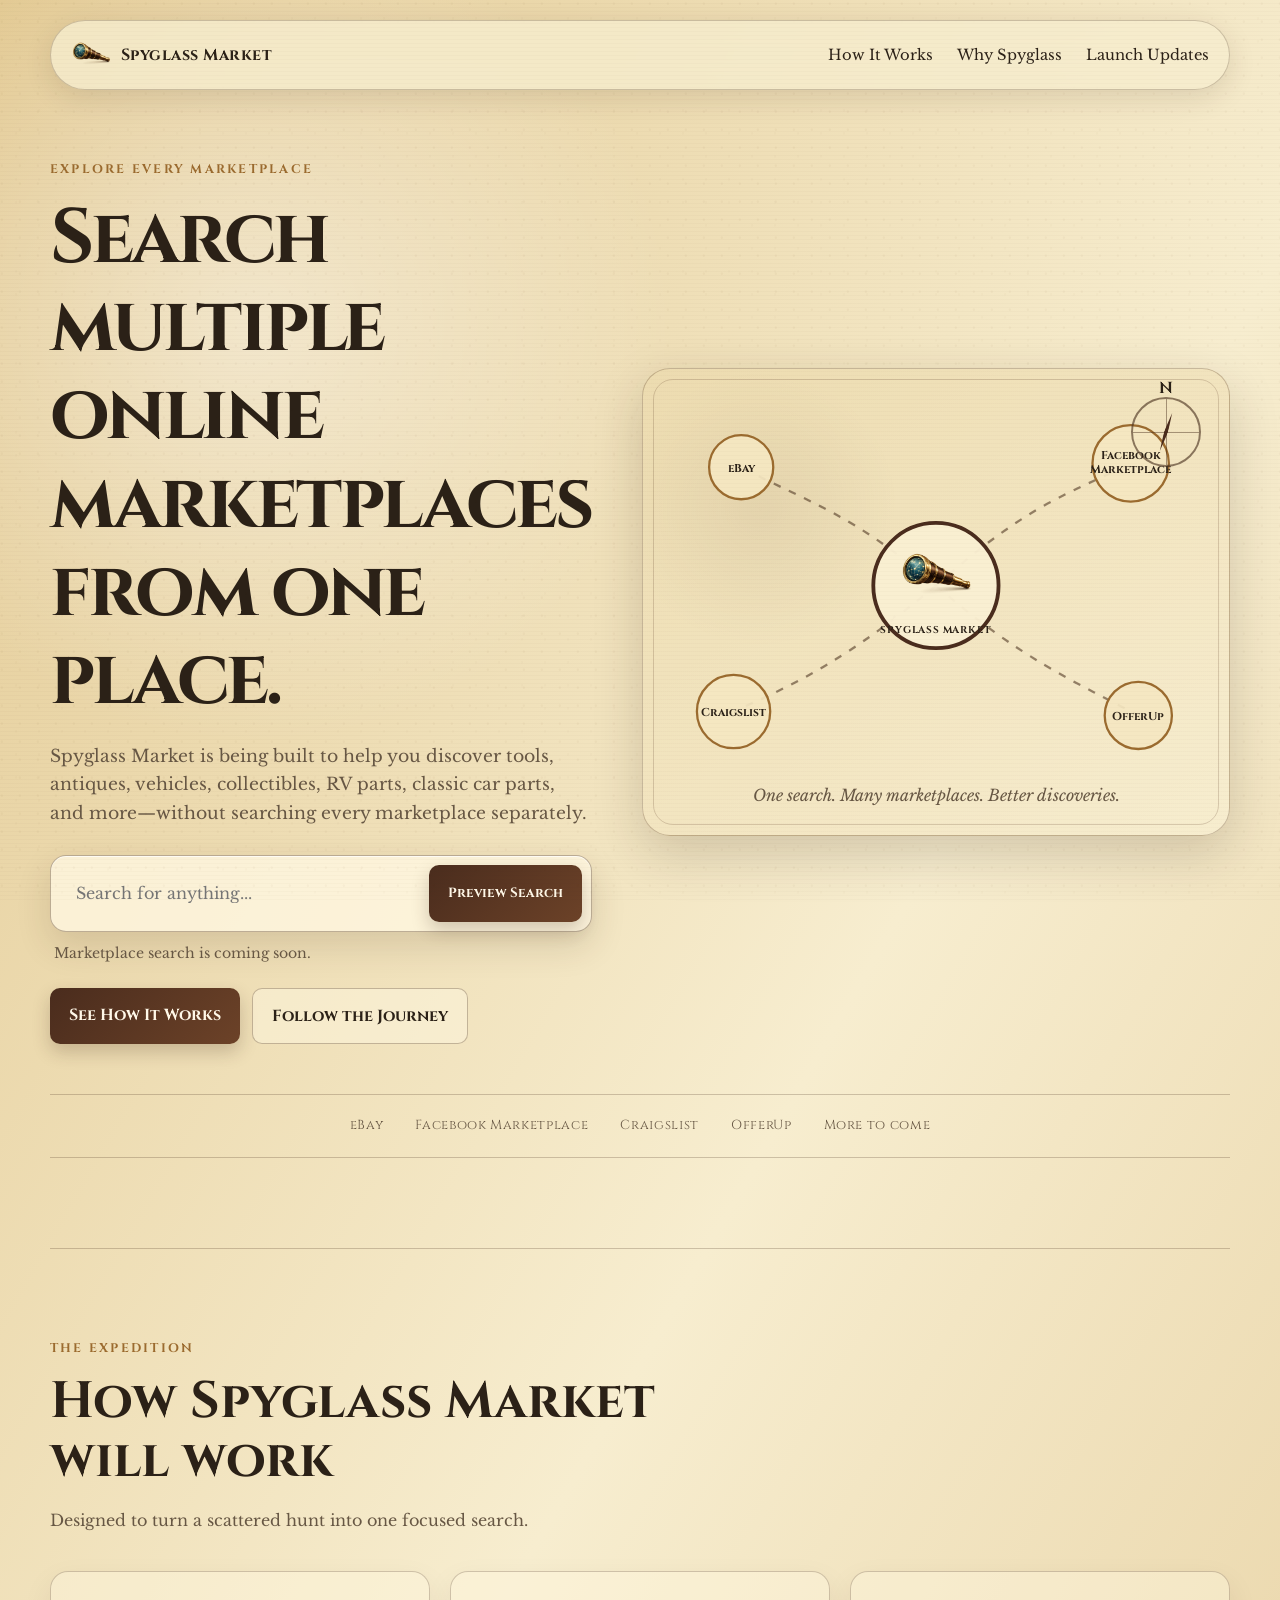
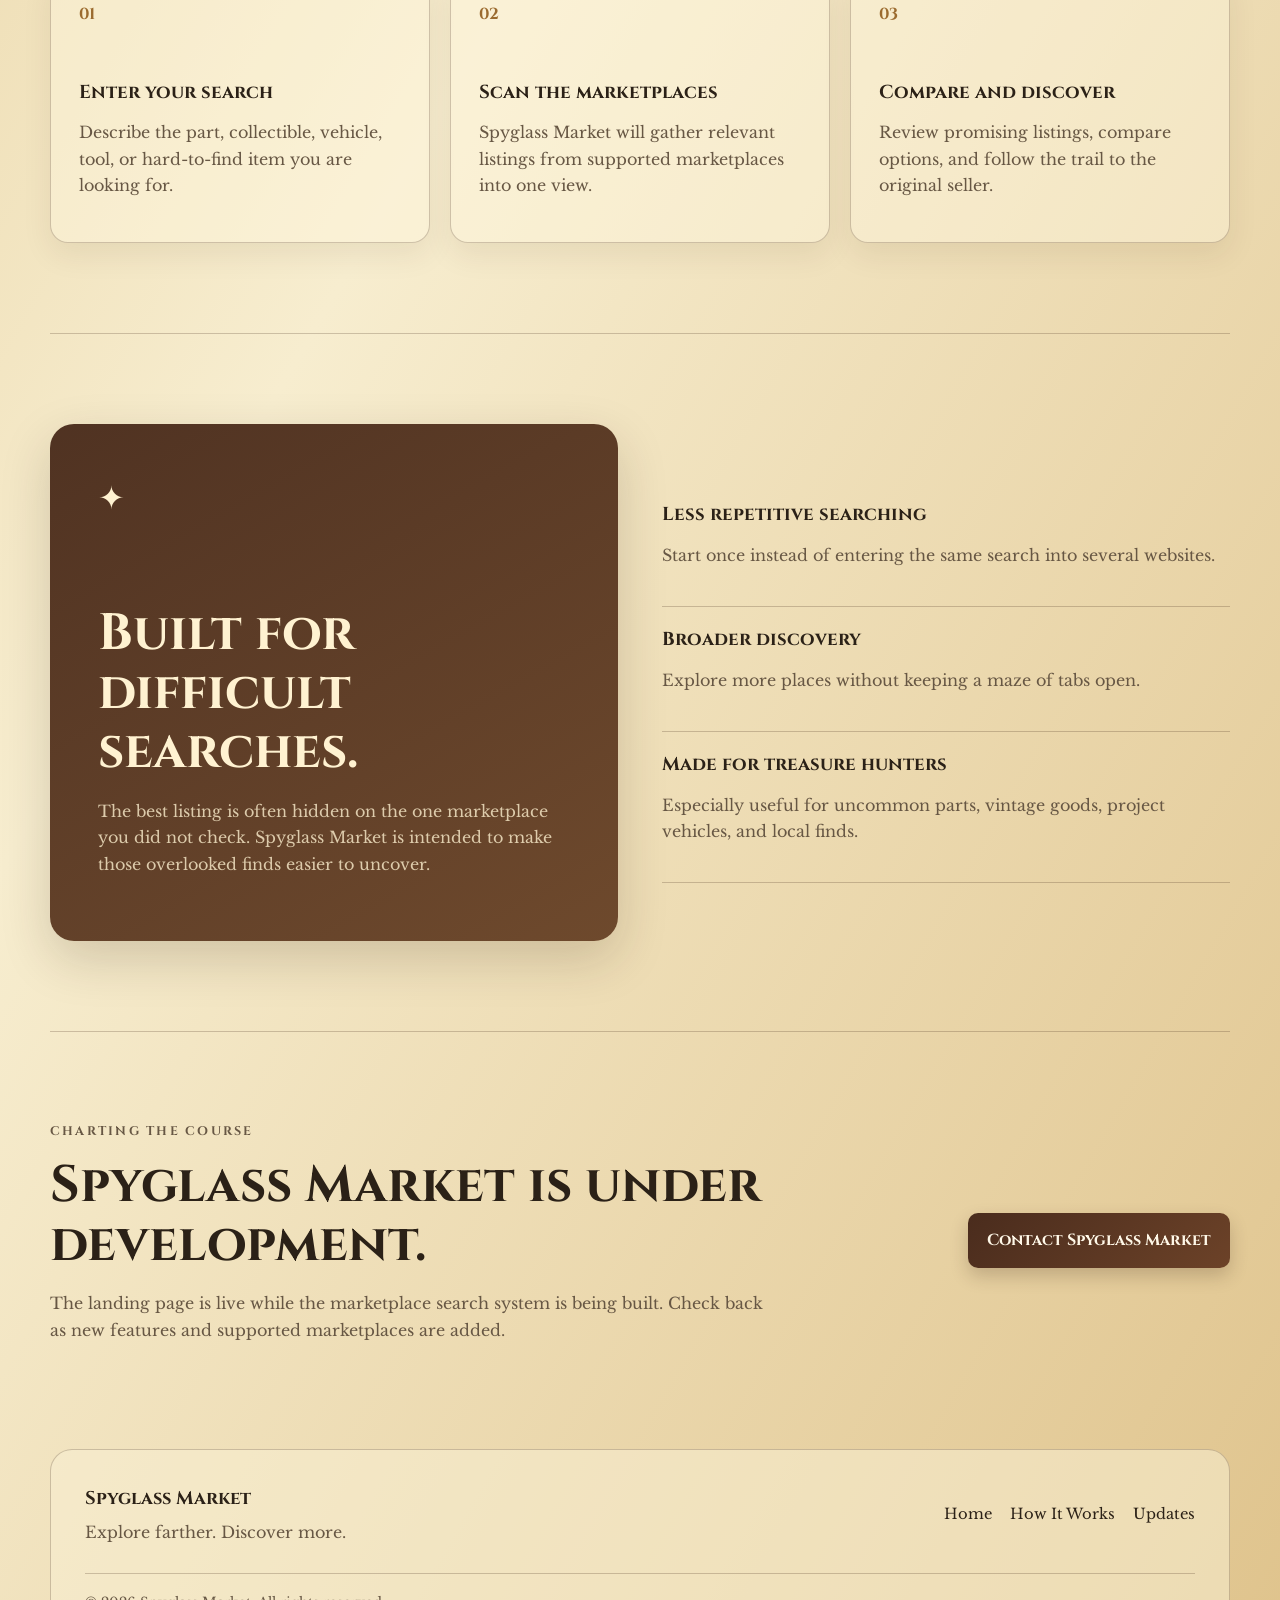
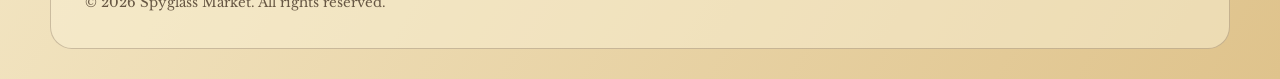
==== commit ac00d365: "Update contact email in index.html" ====
--- a/index.html
+++ b/index.html
@@ -193,7 +193,7 @@
           Check back as new features and supported marketplaces are added.
         </p>
       </div>
-      <a class="button primary" href="mailto:hello@spyglassmarket.com">Contact Spyglass Market</a>
+      <a class="button primary" href="mailto:AwaitingEmail@spyglassmarket.com">Contact Spyglass Market</a>
     </section>
   </main>
 
--- a/style.css
+++ b/style.css
@@ -1,1014 +1,581 @@
 :root {
-    --parchment: #f3ead7;
-    --parchment-light: #fffaf0;
-    --parchment-dark: #d7c5a5;
-
-    --ink: #2d2118;
-    --ink-soft: #66513d;
-
-    --brown: #49321f;
-    --leather: #5e3a20;
-
-    --brass: #a77a25;
-    --brass-light: #d4ae59;
-    --brass-dark: #715019;
-
-    --ocean: #245261;
-    --ocean-light: #3c7180;
-
-    --shadow: rgba(51, 34, 20, 0.18);
-}
-
+  --ink: #2b2117;
+  --muted: #675744;
+  --paper: #efe0bd;
+  --paper-light: #f7edcf;
+  --paper-dark: #d2b784;
+  --brass: #9b6b2f;
+  --brass-light: #c5964d;
+  --leather: #4a2c1d;
+  --line: rgba(69, 44, 26, .24);
+  --shadow: 0 18px 50px rgba(50, 31, 18, .18);
+}
 
 * {
-    box-sizing: border-box;
-}
-
+  box-sizing: border-box;
+}
 
 html {
-    scroll-behavior: smooth;
-}
-
+  scroll-behavior: smooth;
+}
 
 body {
-    margin: 0;
-    min-width: 320px;
-
-    color: var(--ink);
-
-    background:
-        radial-gradient(
-            circle at 50% 0%,
-            rgba(255, 255, 255, 0.85),
-            transparent 42%
-        ),
-        linear-gradient(
-            145deg,
-            var(--parchment-light),
-            var(--parchment)
-        );
-
-    font-family: Georgia, "Times New Roman", serif;
-}
-
-
-/* Header */
+  margin: 0;
+  color: var(--ink);
+  background:
+    radial-gradient(circle at 20% 10%, rgba(255,255,255,.42), transparent 26rem),
+    linear-gradient(120deg, #e3ca94, var(--paper-light) 45%, #dfc38c);
+  font-family: "Libre Baskerville", Georgia, serif;
+  line-height: 1.65;
+}
+
+body::before {
+  content: "";
+  position: fixed;
+  inset: 0;
+  pointer-events: none;
+  background:
+    repeating-linear-gradient(0deg, rgba(76,47,25,.018), rgba(76,47,25,.018) 1px, transparent 1px, transparent 4px);
+  mix-blend-mode: multiply;
+  z-index: 20;
+}
+
+.paper-noise {
+  position: fixed;
+  inset: 0;
+  pointer-events: none;
+  opacity: .22;
+  background-image:
+    radial-gradient(circle at 10% 20%, rgba(95,59,28,.13) 0 1px, transparent 1.5px),
+    radial-gradient(circle at 70% 80%, rgba(95,59,28,.08) 0 1px, transparent 1.5px);
+  background-size: 18px 18px, 23px 23px;
+}
+
+a {
+  color: inherit;
+}
+
+img {
+  max-width: 100%;
+}
 
 .site-header {
-    min-height: 190px;
-    padding: 30px 6%;
-
-    display: flex;
-    align-items: center;
-    justify-content: center;
-    gap: 34px;
-
-    background:
-        linear-gradient(
-            rgba(255, 250, 240, 0.92),
-            rgba(243, 234, 215, 0.94)
-        );
-
-    border-bottom: 3px double rgba(113, 80, 25, 0.45);
-}
-
-
-.header-logo {
-    width: min(220px, 32vw);
-    max-height: 150px;
-    object-fit: contain;
-
-    filter: drop-shadow(0 10px 8px rgba(51, 34, 20, 0.16));
-}
-
-
-.brand-text {
-    max-width: 760px;
-}
-
+  width: min(1180px, calc(100% - 32px));
+  margin: 20px auto 0;
+  padding: 14px 20px;
+  display: flex;
+  align-items: center;
+  justify-content: space-between;
+  border: 1px solid var(--line);
+  border-radius: 999px;
+  background: rgba(247, 237, 207, .78);
+  backdrop-filter: blur(12px);
+  box-shadow: 0 8px 28px rgba(56, 34, 18, .12);
+  position: sticky;
+  top: 14px;
+  z-index: 10;
+}
+
+.brand {
+  display: inline-flex;
+  align-items: center;
+  gap: 10px;
+  text-decoration: none;
+  font-family: "Cinzel", serif;
+  font-weight: 700;
+  letter-spacing: .03em;
+}
+
+.brand-logo {
+  width: 40px;
+  height: 40px;
+  object-fit: contain;
+}
+
+nav {
+  display: flex;
+  gap: 24px;
+}
+
+nav a,
+.footer-links a {
+  text-decoration: none;
+  font-size: .92rem;
+}
+
+nav a:hover,
+.footer-links a:hover {
+  color: var(--brass);
+}
+
+main {
+  width: min(1180px, calc(100% - 32px));
+  margin: 0 auto;
+}
+
+.hero {
+  min-height: 760px;
+  display: grid;
+  grid-template-columns: .95fr 1.05fr;
+  gap: 50px;
+  align-items: center;
+  padding: 70px 0 50px;
+}
 
 .eyebrow {
-    margin: 0 0 8px;
-
-    color: var(--brass-dark);
-
-    font-family: Arial, Helvetica, sans-serif;
-    font-size: 13px;
-    font-weight: bold;
-    letter-spacing: 4px;
-    text-transform: uppercase;
-}
-
-
-.site-header h1 {
-    margin: 0;
-
-    color: var(--brown);
-
-    font-size: clamp(34px, 6vw, 72px);
-    font-weight: normal;
-    letter-spacing: 5px;
-    line-height: 1;
-    text-transform: uppercase;
-}
-
-
-.tagline {
-    margin: 15px 0 0;
-
-    color: var(--ocean);
-
-    font-family: Arial, Helvetica, sans-serif;
-    font-size: clamp(13px, 2vw, 17px);
-    letter-spacing: 4px;
-    text-transform: uppercase;
-}
-
-
-/* Main map area */
-
-.map-section {
-    position: relative;
-    min-height: 920px;
-    padding: 55px 5% 70px;
-    overflow: hidden;
-
-    background:
-        radial-gradient(
-            circle at 50% 45%,
-            rgba(255, 252, 243, 0.84),
-            rgba(241, 228, 203, 0.76) 55%,
-            rgba(210, 187, 149, 0.72)
-        ),
-        repeating-linear-gradient(
-            4deg,
-            rgba(94, 58, 32, 0.018) 0,
-            rgba(94, 58, 32, 0.018) 1px,
-            transparent 1px,
-            transparent 5px
-        );
-
-    border-bottom: 3px double rgba(113, 80, 25, 0.4);
-}
-
-
-.map-section::before,
-.map-section::after {
-    content: "";
-    position: absolute;
-    pointer-events: none;
-}
-
-
-.map-section::before {
-    inset: 0;
-
-    background:
-        radial-gradient(
-            ellipse at 16% 30%,
-            transparent 0 20%,
-            rgba(113, 80, 25, 0.09) 20.3% 20.7%,
-            transparent 21%
-        ),
-        radial-gradient(
-            ellipse at 81% 57%,
-            transparent 0 17%,
-            rgba(113, 80, 25, 0.08) 17.3% 17.7%,
-            transparent 18%
-        );
-
-    opacity: 0.8;
-}
-
-
-.map-section::after {
-    inset: 22px;
-
-    border: 1px solid rgba(113, 80, 25, 0.28);
-    box-shadow:
-        inset 0 0 65px rgba(85, 56, 27, 0.16);
-}
-
-
-/* Decorative map route marks */
-
-.map-decoration {
-    position: absolute;
-
-    width: 320px;
-    height: 170px;
-
-    border: 2px dashed rgba(113, 80, 25, 0.18);
-    border-radius: 50%;
-
-    pointer-events: none;
-}
-
-
-.map-decoration-left {
-    top: 180px;
-    left: -130px;
-    transform: rotate(15deg);
-}
-
-
-.map-decoration-right {
-    right: -120px;
-    bottom: 110px;
-    transform: rotate(-18deg);
-}
-
-
-/* Compass rose */
-
-.compass-rose {
-    position: absolute;
-    top: 150px;
-    right: 6%;
-
-    width: 115px;
-    height: 115px;
-
-    color: rgba(113, 80, 25, 0.28);
-
-    border: 2px solid currentColor;
-    border-radius: 50%;
-
-    pointer-events: none;
-}
-
-
-.compass-rose::before,
-.compass-rose::after {
-    content: "";
-    position: absolute;
-    background: currentColor;
-}
-
-
-.compass-rose::before {
-    top: 7px;
-    bottom: 7px;
-    left: 50%;
-
-    width: 1px;
-}
-
-
-.compass-rose::after {
-    top: 50%;
-    left: 7px;
-    right: 7px;
-
-    height: 1px;
-}
-
-
-.compass-diamond {
-    position: absolute;
-    top: 50%;
-    left: 50%;
-
-    width: 56px;
-    height: 56px;
-
-    border: 2px solid currentColor;
-
-    transform: translate(-50%, -50%) rotate(45deg);
-}
-
-
-.compass-rose span {
-    position: absolute;
-
-    font-family: Arial, Helvetica, sans-serif;
-    font-size: 11px;
-    font-weight: bold;
-}
-
-
-.compass-north {
-    top: -18px;
-    left: 50%;
-    transform: translateX(-50%);
-}
-
-
-.compass-east {
-    top: 50%;
-    right: -16px;
-    transform: translateY(-50%);
-}
-
-
-.compass-south {
-    bottom: -18px;
-    left: 50%;
-    transform: translateX(-50%);
-}
-
-
-.compass-west {
-    top: 50%;
-    left: -18px;
-    transform: translateY(-50%);
-}
-
-
-/* Search preview */
-
-.search-preview {
-    position: relative;
-    z-index: 4;
-
-    width: min(760px, 100%);
-    margin: 0 auto 36px;
-
+  margin: 0 0 14px;
+  color: var(--brass);
+  font-family: "Cinzel", serif;
+  font-size: .78rem;
+  font-weight: 700;
+  letter-spacing: .18em;
+  text-transform: uppercase;
+}
+
+h1,
+h2,
+h3 {
+  font-family: "Cinzel", serif;
+  line-height: 1.15;
+}
+
+h1 {
+  margin: 0;
+  max-width: 760px;
+  font-size: clamp(2.8rem, 6vw, 5.6rem);
+  letter-spacing: -.04em;
+}
+
+h2 {
+  font-size: clamp(2rem, 4vw, 3.4rem);
+  margin: 0 0 16px;
+}
+
+h3 {
+  margin: 0 0 10px;
+}
+
+.hero-text {
+  max-width: 650px;
+  color: var(--muted);
+  font-size: 1.08rem;
+}
+
+.search-shell {
+  display: grid;
+  grid-template-columns: 1fr auto;
+  gap: 10px;
+  margin-top: 28px;
+  padding: 9px;
+  border: 1px solid rgba(70, 43, 24, .35);
+  border-radius: 16px;
+  background: rgba(255, 248, 226, .78);
+  box-shadow: inset 0 1px 0 rgba(255,255,255,.7), 0 14px 35px rgba(66,42,24,.14);
+}
+
+.search-shell input {
+  min-width: 0;
+  border: 0;
+  outline: 0;
+  padding: 15px 16px;
+  background: transparent;
+  color: var(--ink);
+  font: inherit;
+}
+
+.search-shell button,
+.button {
+  border: 0;
+  border-radius: 10px;
+  padding: 14px 19px;
+  font-family: "Cinzel", serif;
+  font-weight: 700;
+  cursor: pointer;
+  text-decoration: none;
+  transition: transform .2s ease, box-shadow .2s ease, background .2s ease;
+}
+
+.search-shell button,
+.button.primary {
+  color: #fff8e8;
+  background: linear-gradient(135deg, var(--leather), #6c4228);
+  box-shadow: 0 8px 18px rgba(61, 36, 22, .22);
+}
+
+.search-shell button:hover,
+.button:hover {
+  transform: translateY(-2px);
+}
+
+.search-note {
+  min-height: 24px;
+  margin: 10px 4px 0;
+  color: var(--muted);
+  font-size: .88rem;
+}
+
+.hero-actions {
+  display: flex;
+  gap: 12px;
+  flex-wrap: wrap;
+  margin-top: 22px;
+}
+
+.button.secondary {
+  border: 1px solid rgba(71, 44, 24, .3);
+  background: rgba(255,248,226,.46);
+}
+
+.map-card {
+  position: relative;
+  padding: 18px;
+  overflow: hidden;
+  border: 1px solid rgba(77,48,26,.28);
+  border-radius: 28px;
+  background:
+    linear-gradient(rgba(247,237,207,.35), rgba(247,237,207,.35)),
+    radial-gradient(circle at 20% 30%, rgba(103,75,44,.13), transparent 24%),
+    linear-gradient(145deg, #e7d29f, #f7edcf);
+  box-shadow: var(--shadow);
+}
+
+.map-card::after {
+  content: "";
+  position: absolute;
+  inset: 10px;
+  border: 1px solid rgba(84,53,30,.2);
+  border-radius: 20px;
+  pointer-events: none;
+}
+
+.route-map {
+  width: 100%;
+  height: auto;
+  display: block;
+}
+
+.route {
+  fill: none;
+  stroke: rgba(78,54,35,.58);
+  stroke-width: 3;
+  stroke-dasharray: 10 12;
+  filter: url(#roughen);
+  animation: routeFlow 9s linear infinite;
+}
+
+.route-two { animation-delay: -2s; }
+.route-three { animation-delay: -4s; }
+.route-four { animation-delay: -6s; }
+
+.market-node circle {
+  fill: rgba(246,232,194,.92);
+  stroke: var(--brass);
+  stroke-width: 3;
+}
+
+.market-node text,
+.hub-node text {
+  text-anchor: middle;
+  font-family: "Cinzel", serif;
+  font-size: 15px;
+  font-weight: 700;
+  fill: var(--ink);
+}
+
+.hub-node circle {
+  fill: rgba(250,240,211,.96);
+  stroke: var(--leather);
+  stroke-width: 5;
+}
+
+.hub-node text {
+  font-size: 13px;
+  letter-spacing: .08em;
+}
+
+.compass {
+  position: absolute;
+  top: 28px;
+  right: 28px;
+  width: 70px;
+  height: 70px;
+  border: 2px solid rgba(69,44,26,.6);
+  border-radius: 50%;
+  z-index: 2;
+}
+
+.compass::before,
+.compass::after {
+  content: "";
+  position: absolute;
+  background: rgba(69,44,26,.45);
+}
+
+.compass::before {
+  width: 1px;
+  height: 100%;
+  left: 50%;
+}
+
+.compass::after {
+  height: 1px;
+  width: 100%;
+  top: 50%;
+}
+
+.north {
+  position: absolute;
+  top: -24px;
+  left: 50%;
+  transform: translateX(-50%);
+  font-family: "Cinzel", serif;
+  font-weight: 700;
+}
+
+.needle {
+  position: absolute;
+  inset: 13px 31px;
+  background: var(--leather);
+  clip-path: polygon(50% 0, 100% 50%, 50% 100%, 0 50%);
+  transform: rotate(18deg);
+}
+
+.map-caption {
+  margin: -2px 0 8px;
+  text-align: center;
+  color: var(--muted);
+  font-style: italic;
+}
+
+.trust-strip {
+  display: flex;
+  justify-content: center;
+  gap: 14px 32px;
+  flex-wrap: wrap;
+  margin: 0 0 90px;
+  padding: 20px 24px;
+  border-block: 1px solid var(--line);
+  color: var(--muted);
+  font-family: "Cinzel", serif;
+  font-size: .82rem;
+  letter-spacing: .05em;
+}
+
+.section {
+  padding: 90px 0;
+  border-top: 1px solid var(--line);
+}
+
+.section-heading {
+  max-width: 720px;
+  margin-bottom: 38px;
+}
+
+.section-heading > p:last-child,
+.launch-section p,
+.illustration-panel p,
+.feature-card p,
+.benefits-list p {
+  color: var(--muted);
+}
+
+.steps-grid {
+  display: grid;
+  grid-template-columns: repeat(3, 1fr);
+  gap: 20px;
+}
+
+.feature-card {
+  min-height: 260px;
+  padding: 28px;
+  border: 1px solid var(--line);
+  border-radius: 18px;
+  background: rgba(255,247,223,.42);
+  box-shadow: 0 12px 30px rgba(58,34,18,.08);
+}
+
+.card-number {
+  display: inline-block;
+  margin-bottom: 54px;
+  color: var(--brass);
+  font-family: "Cinzel", serif;
+  font-weight: 700;
+}
+
+.split-section {
+  display: grid;
+  grid-template-columns: 1fr 1fr;
+  gap: 44px;
+  align-items: stretch;
+}
+
+.illustration-panel {
+  padding: 48px;
+  border-radius: 24px;
+  background: linear-gradient(150deg, rgba(73,43,27,.96), rgba(102,64,36,.94));
+  color: #fff2d1;
+  box-shadow: var(--shadow);
+}
+
+.illustration-panel p {
+  color: rgba(255,242,209,.78);
+}
+
+.ornament {
+  margin-bottom: 80px;
+  font-size: 2rem;
+}
+
+.benefits-list {
+  display: grid;
+  align-content: center;
+}
+
+.benefits-list article {
+  padding: 22px 0;
+  border-bottom: 1px solid var(--line);
+}
+
+.launch-section {
+  display: flex;
+  justify-content: space-between;
+  gap: 28px;
+  align-items: center;
+}
+
+.launch-section > div {
+  max-width: 720px;
+}
+
+footer {
+  width: min(1180px, calc(100% - 32px));
+  margin: 0 auto 30px;
+  padding: 34px;
+  display: grid;
+  grid-template-columns: 1fr auto;
+  gap: 24px;
+  border: 1px solid var(--line);
+  border-radius: 22px;
+  background: rgba(248,238,210,.55);
+}
+
+footer strong {
+  font-family: "Cinzel", serif;
+  font-size: 1.15rem;
+}
+
+footer p {
+  margin: 4px 0 0;
+  color: var(--muted);
+}
+
+.footer-links {
+  display: flex;
+  gap: 18px;
+  align-items: center;
+}
+
+.copyright {
+  grid-column: 1 / -1;
+  padding-top: 18px;
+  border-top: 1px solid var(--line);
+  font-size: .84rem;
+}
+
+.sr-only {
+  position: absolute;
+  width: 1px;
+  height: 1px;
+  overflow: hidden;
+  clip: rect(0 0 0 0);
+  white-space: nowrap;
+}
+
+@keyframes routeFlow {
+  to { stroke-dashoffset: -220; }
+}
+
+@media (max-width: 900px) {
+  nav {
+    display: none;
+  }
+
+  .hero,
+  .split-section {
+    grid-template-columns: 1fr;
+  }
+
+  .hero {
+    padding-top: 70px;
+  }
+
+  .steps-grid {
+    grid-template-columns: 1fr;
+  }
+
+  .feature-card {
+    min-height: unset;
+  }
+
+  .card-number {
+    margin-bottom: 28px;
+  }
+
+  .launch-section {
+    align-items: flex-start;
+    flex-direction: column;
+  }
+}
+
+@media (max-width: 620px) {
+  .site-header {
+    border-radius: 18px;
+  }
+
+  .brand span {
+    font-size: .9rem;
+  }
+
+  .hero {
+    min-height: auto;
+    padding-top: 50px;
+  }
+
+  h1 {
+    font-size: clamp(2.5rem, 13vw, 4rem);
+  }
+
+  .search-shell {
+    grid-template-columns: 1fr;
+  }
+
+  .hero-actions .button {
+    width: 100%;
     text-align: center;
-}
-
-
-.search-preview label {
-    display: block;
-    margin-bottom: 13px;
-
-    color: var(--brown);
-
-    font-size: 17px;
-    font-variant: small-caps;
-    font-weight: bold;
-    letter-spacing: 3px;
-}
-
-
-.search-box {
-    display: flex;
-
-    padding: 7px;
-
-    background: rgba(255, 250, 239, 0.92);
-
-    border: 1px solid var(--brass);
-    border-radius: 4px;
-
-    box-shadow:
-        0 10px 25px var(--shadow),
-        inset 0 0 0 3px rgba(212, 174, 89, 0.13);
-}
-
-
-.search-box input {
-    width: 100%;
-    min-width: 0;
-    padding: 15px 17px;
-
-    color: var(--ink);
-
-    background: transparent;
-    border: 0;
-    outline: none;
-
-    font-family: Georgia, "Times New Roman", serif;
-    font-size: 18px;
-}
-
-
-.search-box button {
-    padding: 12px 25px;
-
-    color: var(--parchment-light);
-
-    background:
-        linear-gradient(
-            var(--brass-light),
-            var(--brass-dark)
-        );
-
-    border: 1px solid var(--brass-dark);
-    border-radius: 3px;
-
-    font-family: Georgia, "Times New Roman", serif;
-    font-size: 15px;
-    font-weight: bold;
-    letter-spacing: 1px;
-}
-
-
-.search-box button:disabled {
-    cursor: default;
-    opacity: 1;
-}
-
-
-/* Search map */
-
-.network-demo {
-    position: relative;
-    z-index: 3;
-
-    width: min(1100px, 100%);
-    height: 550px;
-    margin: 0 auto;
-}
-
-
-.connections {
-    position: absolute;
-    inset: 0;
-
-    width: 100%;
-    height: 100%;
-
-    overflow: visible;
-    pointer-events: none;
-}
-
-
-.connections line {
-    stroke: var(--brass-dark);
-    stroke-width: 2;
-    stroke-dasharray: 7 9;
-    opacity: 0.38;
-
-    transition:
-        opacity 0.4s ease,
-        stroke-width 0.4s ease;
-}
-
-
-.connections line.active {
-    stroke: var(--brass);
-    stroke-width: 3;
-    opacity: 0.9;
-
-    animation: routeMove 0.8s linear infinite;
-}
-
-
-@keyframes routeMove {
-    to {
-        stroke-dashoffset: -32;
-    }
-}
-
-
-/* Marketplace map plaques */
-
-.market-node {
-    position: absolute;
-
-    width: min(230px, 27%);
-    min-height: 115px;
-    padding: 17px;
-
-    text-align: center;
-
-    background:
-        linear-gradient(
-            145deg,
-            rgba(255, 250, 239, 0.97),
-            rgba(231, 215, 184, 0.95)
-        );
-
-    border: 1px solid var(--brass);
-    border-radius: 3px;
-
-    box-shadow:
-        0 8px 20px var(--shadow),
-        inset 0 0 0 4px rgba(167, 122, 37, 0.08);
-
-    transition:
-        transform 0.4s ease,
-        box-shadow 0.4s ease,
-        border-color 0.4s ease;
-}
-
-
-.market-node::before,
-.market-node::after {
-    content: "◆";
-    position: absolute;
-    top: 50%;
-
-    color: var(--brass);
-    font-size: 9px;
-
-    transform: translateY(-50%);
-}
-
-
-.market-node::before {
-    left: 7px;
-}
-
-
-.market-node::after {
-    right: 7px;
-}
-
-
-.market-node.active {
-    border-color: var(--brass-light);
-
-    transform: translateY(-4px);
-
-    box-shadow:
-        0 12px 28px rgba(51, 34, 20, 0.23),
-        0 0 0 4px rgba(212, 174, 89, 0.16),
-        inset 0 0 0 4px rgba(167, 122, 37, 0.12);
-}
-
-
-.market-name {
-    margin: 0 0 7px;
-
-    color: var(--brown);
-
-    font-size: 20px;
-    font-weight: bold;
-}
-
-
-.market-detail {
-    margin: 0 0 10px;
-
-    color: var(--ink-soft);
-
-    font-family: Arial, Helvetica, sans-serif;
-    font-size: 12px;
-}
-
-
-.market-status {
-    margin: 0;
-
-    color: var(--ocean);
-
-    font-family: "Courier New", monospace;
-    font-size: 12px;
-    font-weight: bold;
-}
-
-
-.ebay {
-    top: 20px;
-    left: 50%;
-    transform: translateX(-50%);
-}
-
-
-.ebay.active {
-    transform: translateX(-50%) translateY(-4px);
-}
-
-
-.facebook {
-    top: 215px;
-    left: 0;
-}
-
-
-.craigslist {
-    top: 215px;
-    right: 0;
-}
-
-
-.offerup {
-    bottom: 5px;
-    left: 50%;
-    transform: translateX(-50%);
-}
-
-
-.offerup.active {
-    transform: translateX(-50%) translateY(-4px);
-}
-
-
-/* Center logo */
-
-.central-logo {
-    position: absolute;
-    top: 50%;
-    left: 50%;
-
-    width: 320px;
-
-    text-align: center;
-
-    transform: translate(-50%, -50%);
-}
-
-
-.central-logo img {
-    position: relative;
-    z-index: 2;
-
-    display: block;
-
-    width: 100%;
-    max-height: 220px;
-    margin: 0 auto;
-
-    object-fit: contain;
-
-    filter: drop-shadow(0 15px 12px rgba(51, 34, 20, 0.26));
-}
-
-
-.central-logo p {
-    position: relative;
-    z-index: 2;
-
-    display: inline-block;
-    margin: 5px 0 0;
-    padding: 7px 17px;
-
-    color: var(--brown);
-    background: rgba(247, 237, 216, 0.9);
-
-    border-top: 1px solid rgba(113, 80, 25, 0.45);
-    border-bottom: 1px solid rgba(113, 80, 25, 0.45);
-
-    font-size: 13px;
-    font-style: italic;
-    letter-spacing: 1px;
-}
-
-
-.logo-halo {
-    position: absolute;
-    top: 50%;
-    left: 50%;
-
-    width: 230px;
-    height: 230px;
-
-    border: 1px dashed rgba(113, 80, 25, 0.32);
-    border-radius: 50%;
-
-    transform: translate(-50%, -50%);
-
-    animation: slowTurn 28s linear infinite;
-}
-
-
-@keyframes slowTurn {
-    to {
-        transform: translate(-50%, -50%) rotate(360deg);
-    }
-}
-
-
-/* Status */
-
-.live-status {
-    position: relative;
-    z-index: 4;
-
-    width: min(760px, 100%);
-    min-height: 50px;
-    margin: 8px auto 22px;
-    padding: 14px 20px;
-
-    color: var(--ocean);
-
-    background: rgba(255, 250, 239, 0.82);
-
-    border-top: 1px solid rgba(113, 80, 25, 0.36);
-    border-bottom: 1px solid rgba(113, 80, 25, 0.36);
-
-    text-align: center;
-
-    font-family: "Courier New", monospace;
-    font-size: 16px;
-    font-weight: bold;
-}
-
-
-/* Results */
-
-.results-panel {
-    position: relative;
-    z-index: 4;
-
-    display: grid;
-    grid-template-columns: repeat(3, minmax(0, 1fr));
-    gap: 15px;
-
-    width: min(1000px, 100%);
-    margin: 0 auto;
-}
-
-
-.result-card {
-    padding: 17px;
-
-    background:
-        linear-gradient(
-            150deg,
-            rgba(255, 251, 242, 0.97),
-            rgba(232, 216, 187, 0.96)
-        );
-
-    border: 1px solid rgba(113, 80, 25, 0.55);
-    border-radius: 3px;
-
-    box-shadow: 0 8px 18px var(--shadow);
-
-    opacity: 0;
-    transform: translateY(15px);
-
-    animation: revealResult 0.5s ease forwards;
-}
-
-
-.result-card::before {
-    content: "DISCOVERED LISTING";
-
-    display: block;
-    margin-bottom: 10px;
-
-    color: var(--brass-dark);
-
-    font-family: Arial, Helvetica, sans-serif;
-    font-size: 10px;
-    font-weight: bold;
-    letter-spacing: 2px;
-}
-
-
-.result-title {
-    margin: 0 0 8px;
-
-    color: var(--brown);
-
-    font-size: 17px;
-}
-
-
-.result-market {
-    margin: 0 0 12px;
-
-    color: var(--ink-soft);
-
-    font-family: Arial, Helvetica, sans-serif;
-    font-size: 12px;
-}
-
-
-.result-price {
-    margin: 0;
-
-    color: var(--ocean);
-
-    font-size: 22px;
-    font-weight: bold;
-}
-
-
-@keyframes revealResult {
-    to {
-        opacity: 1;
-        transform: translateY(0);
-    }
-}
-
-
-/* Features */
-
-.features-section {
-    display: grid;
-    grid-template-columns: repeat(3, minmax(0, 1fr));
-
-    max-width: 1200px;
-    margin: 0 auto;
-    padding: 70px 5%;
-}
-
-
-.feature {
-    padding: 25px 35px;
-
-    text-align: center;
-
-    border-right: 1px solid rgba(113, 80, 25, 0.28);
-}
-
-
-.feature:last-child {
-    border-right: 0;
-}
-
-
-.feature-symbol {
-    margin-bottom: 15px;
-
-    color: var(--brass);
-    font-size: 37px;
-}
-
-
-.feature h2 {
-    margin: 0 0 13px;
-
-    color: var(--brown);
-
-    font-size: 21px;
-    font-weight: normal;
-    font-variant: small-caps;
-    letter-spacing: 1px;
-}
-
-
-.feature p {
-    margin: 0;
-
-    color: var(--ink-soft);
-
-    font-family: Arial, Helvetica, sans-serif;
-    font-size: 14px;
-    line-height: 1.7;
-}
-
-
-/* Footer */
-
-.site-footer {
-    padding: 32px 20px;
-
-    color: var(--parchment);
-
-    background:
-        linear-gradient(
-            135deg,
-            #302116,
-            #51361f
-        );
-
-    border-top: 4px solid var(--brass);
-
-    text-align: center;
-}
-
-
-.site-footer p {
-    margin: 0;
-
-    font-size: 17px;
-    letter-spacing: 2px;
-}
-
-
-.site-footer .footer-note {
-    margin-top: 10px;
-
-    color: var(--brass-light);
-
-    font-family: Arial, Helvetica, sans-serif;
-    font-size: 11px;
-    letter-spacing: 2px;
-    text-transform: uppercase;
-}
-
-
-/* Tablet */
-
-@media (max-width: 850px) {
-    .map-section {
-        min-height: 1120px;
-    }
-
-    .network-demo {
-        height: 680px;
-    }
-
-    .central-logo {
-        width: 280px;
-    }
-
-    .facebook {
-        top: 240px;
-        left: 2%;
-    }
-
-    .craigslist {
-        top: 240px;
-        right: 2%;
-    }
-
-    .market-node {
-        width: 30%;
-    }
-
-    .results-panel {
-        grid-template-columns: 1fr;
-        max-width: 620px;
-    }
-
-    .features-section {
-        grid-template-columns: 1fr;
-        gap: 0;
-    }
-
-    .feature {
-        border-right: 0;
-        border-bottom: 1px solid rgba(113, 80, 25, 0.28);
-    }
-
-    .feature:last-child {
-        border-bottom: 0;
-    }
-}
-
-
-/* Mobile */
-
-@media (max-width: 650px) {
-    .site-header {
-        flex-direction: column;
-        gap: 15px;
-
-        text-align: center;
-    }
-
-    .header-logo {
-        width: 220px;
-    }
-
-    .site-header h1 {
-        letter-spacing: 2px;
-    }
-
-    .tagline {
-        letter-spacing: 2px;
-    }
-
-    .map-section {
-        min-height: 1400px;
-        padding-left: 20px;
-        padding-right: 20px;
-    }
-
-    .compass-rose {
-        display: none;
-    }
-
-    .search-box {
-        flex-direction: column;
-        gap: 6px;
-    }
-
-    .search-box button {
-        width: 100%;
-    }
-
-    .network-demo {
-        display: flex;
-        flex-direction: column;
-        align-items: stretch;
-        gap: 15px;
-
-        height: auto;
-    }
-
-    .connections {
-        display: none;
-    }
-
-    .market-node,
-    .central-logo {
-        position: relative;
-        inset: auto;
-
-        width: 100%;
-        min-height: auto;
-
-        transform: none;
-    }
-
-    .market-node.active,
-    .ebay.active,
-    .offerup.active {
-        transform: translateY(-3px);
-    }
-
-    .central-logo {
-        order: -1;
-        margin: 10px auto 15px;
-    }
-
-    .central-logo img {
-        width: min(330px, 100%);
-    }
-
-    .logo-halo {
-        width: 190px;
-        height: 190px;
-    }
-
-    .live-status {
-        margin-top: 30px;
-    }
-}
+  }
+
+  .map-card {
+    padding: 4px;
+  }
+
+  .compass {
+    width: 52px;
+    height: 52px;
+  }
+
+  .needle {
+    inset: 10px 23px;
+  }
+
+  .illustration-panel {
+    padding: 32px;
+  }
+
+  footer {
+    grid-template-columns: 1fr;
+  }
+
+  .footer-links {
+    flex-wrap: wrap;
+  }
+}
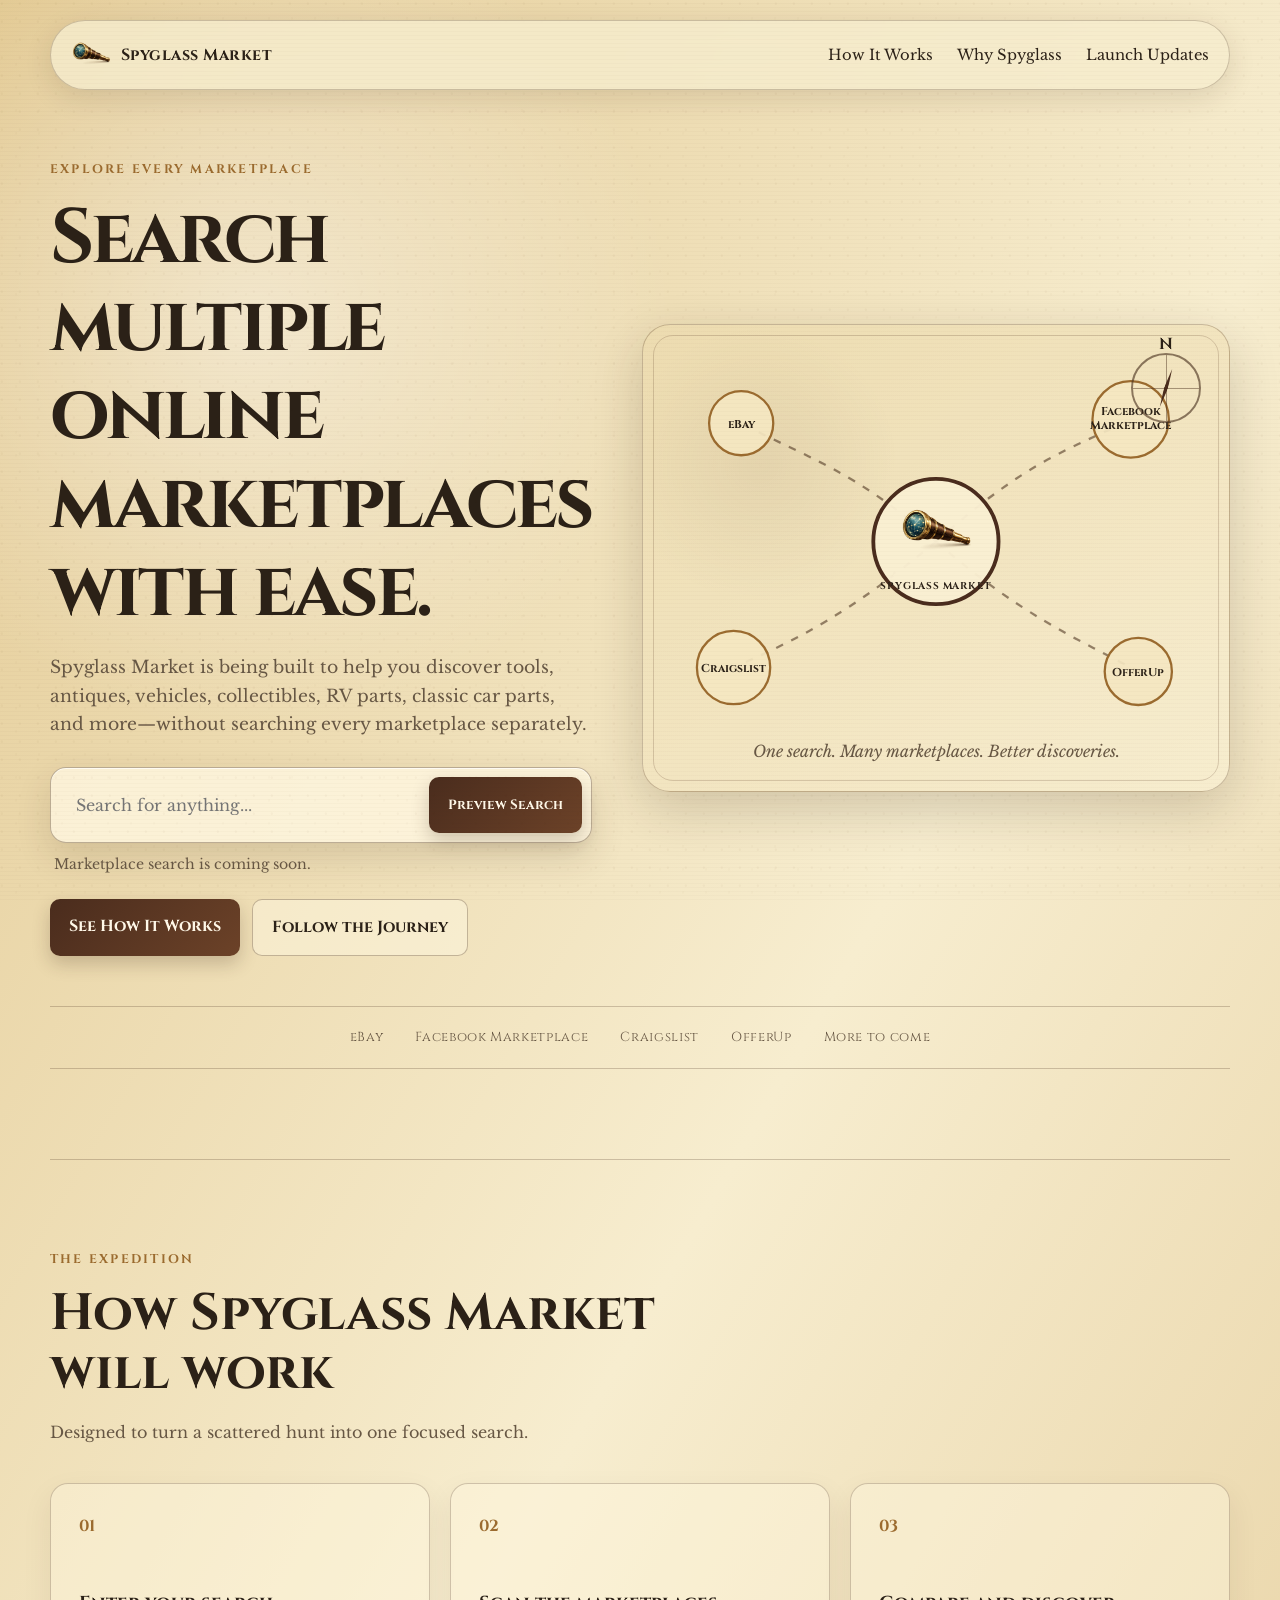
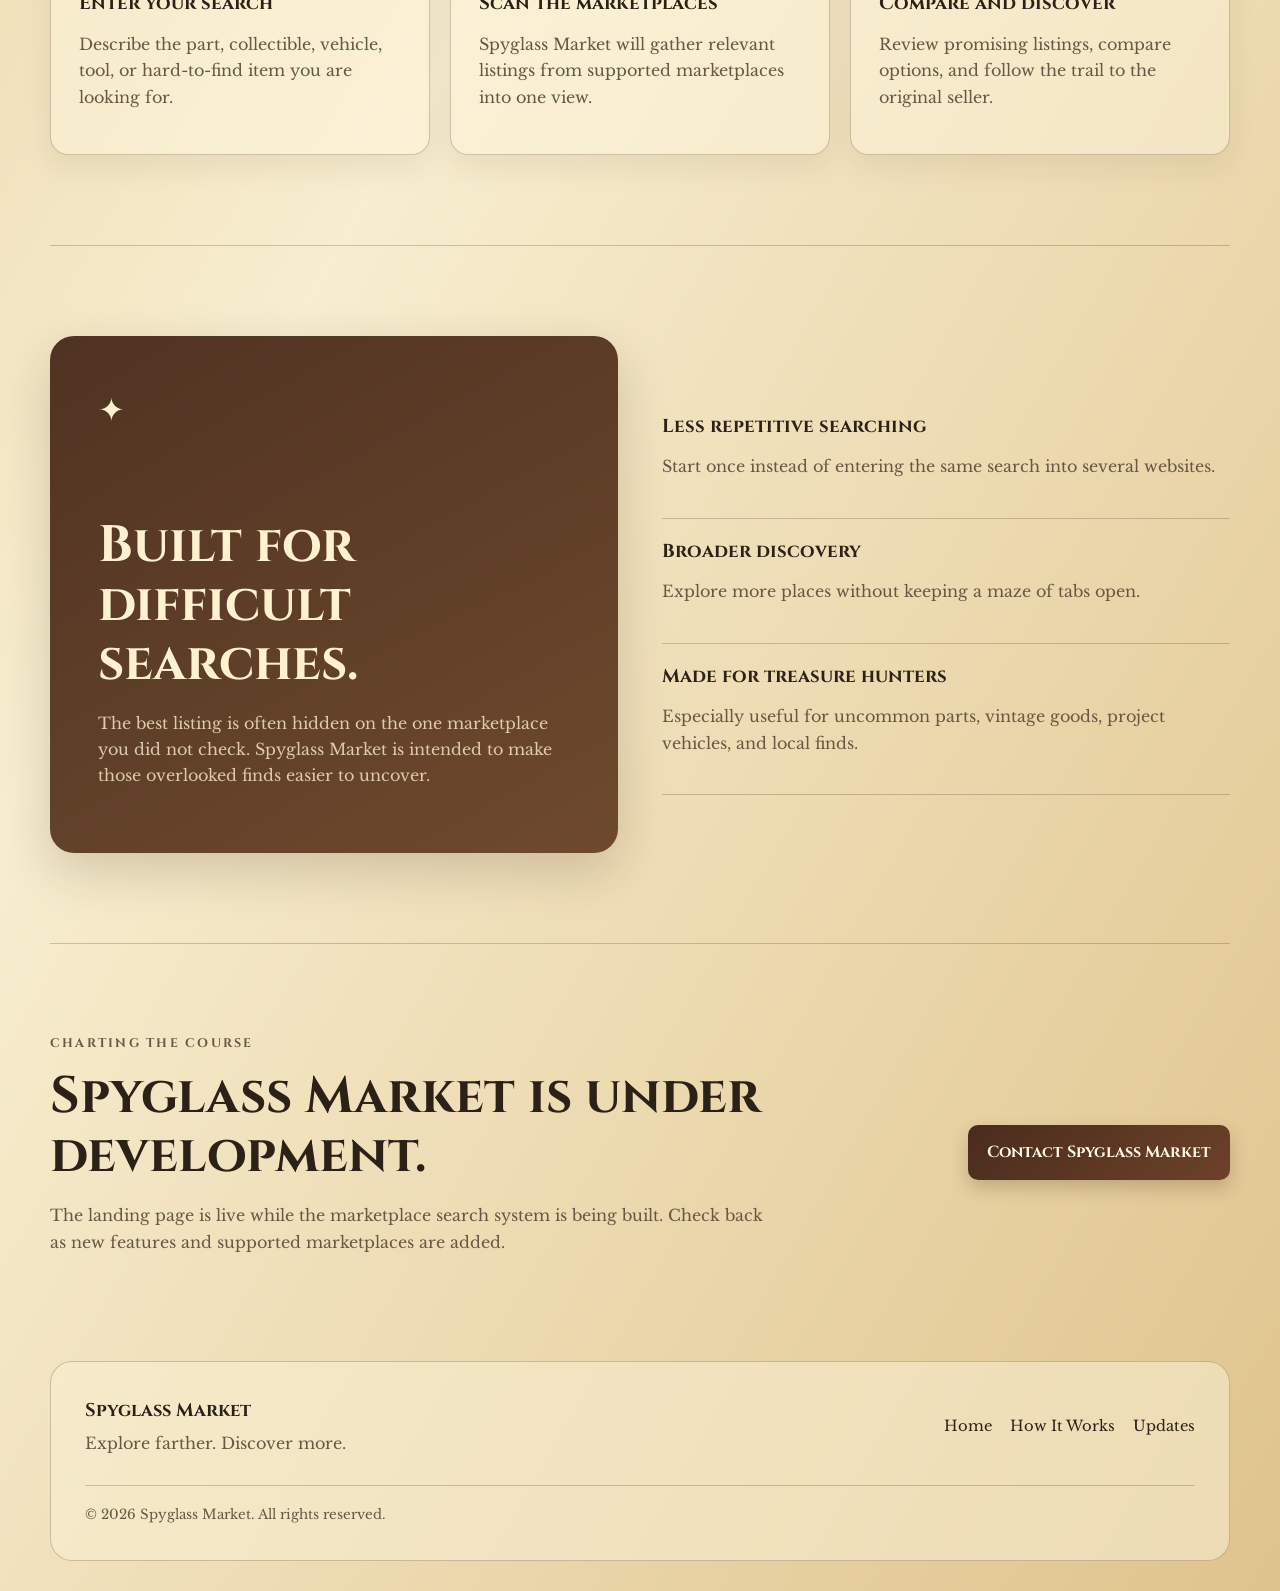
==== commit 1334b062: "Update hero heading for clarity" ====
--- a/index.html
+++ b/index.html
@@ -56,7 +56,7 @@
     <section class="hero">
       <div class="hero-copy">
         <p class="eyebrow">Explore Every Marketplace</p>
-        <h1>Search multiple online marketplaces from one place.</h1>
+        <h1>Search multiple online marketplaces with ease.</h1>
         <p class="hero-text">
           Spyglass Market is being built to help you discover tools, antiques,
           vehicles, collectibles, RV parts, classic car parts, and more—without
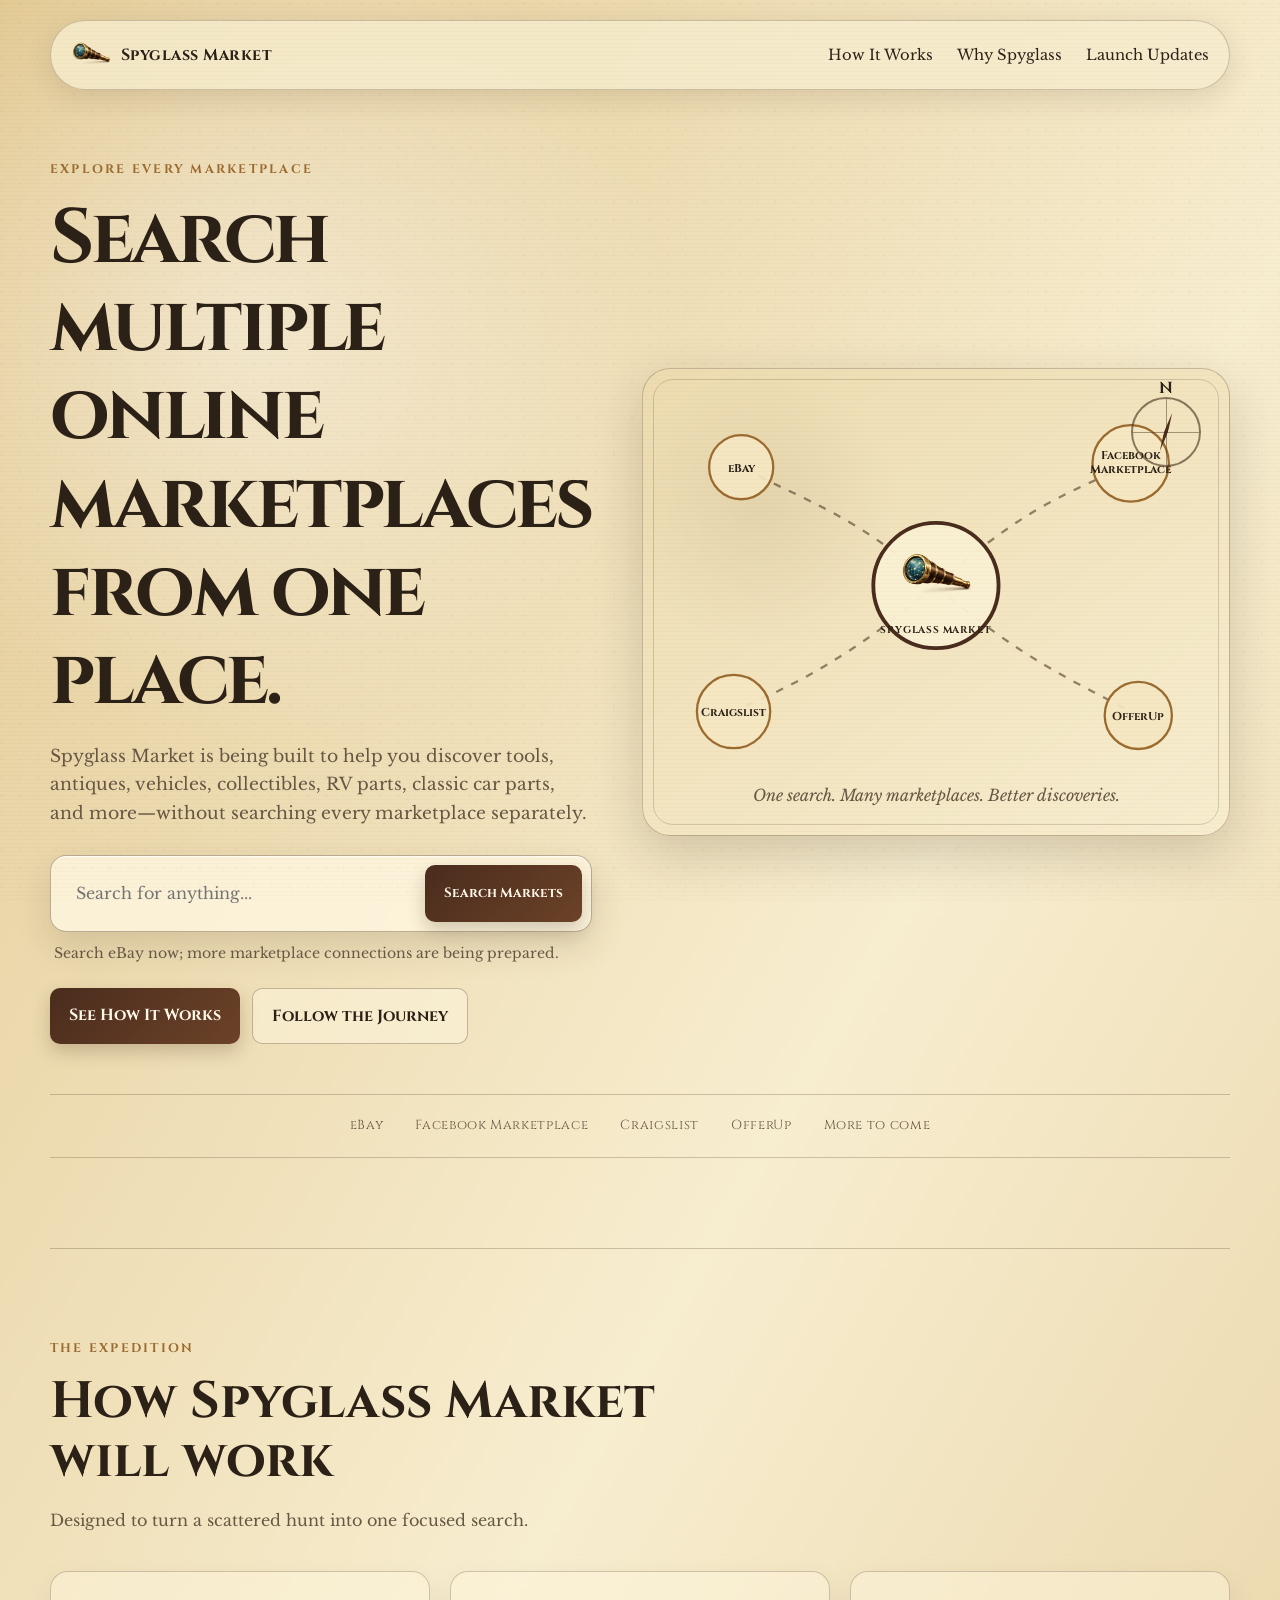
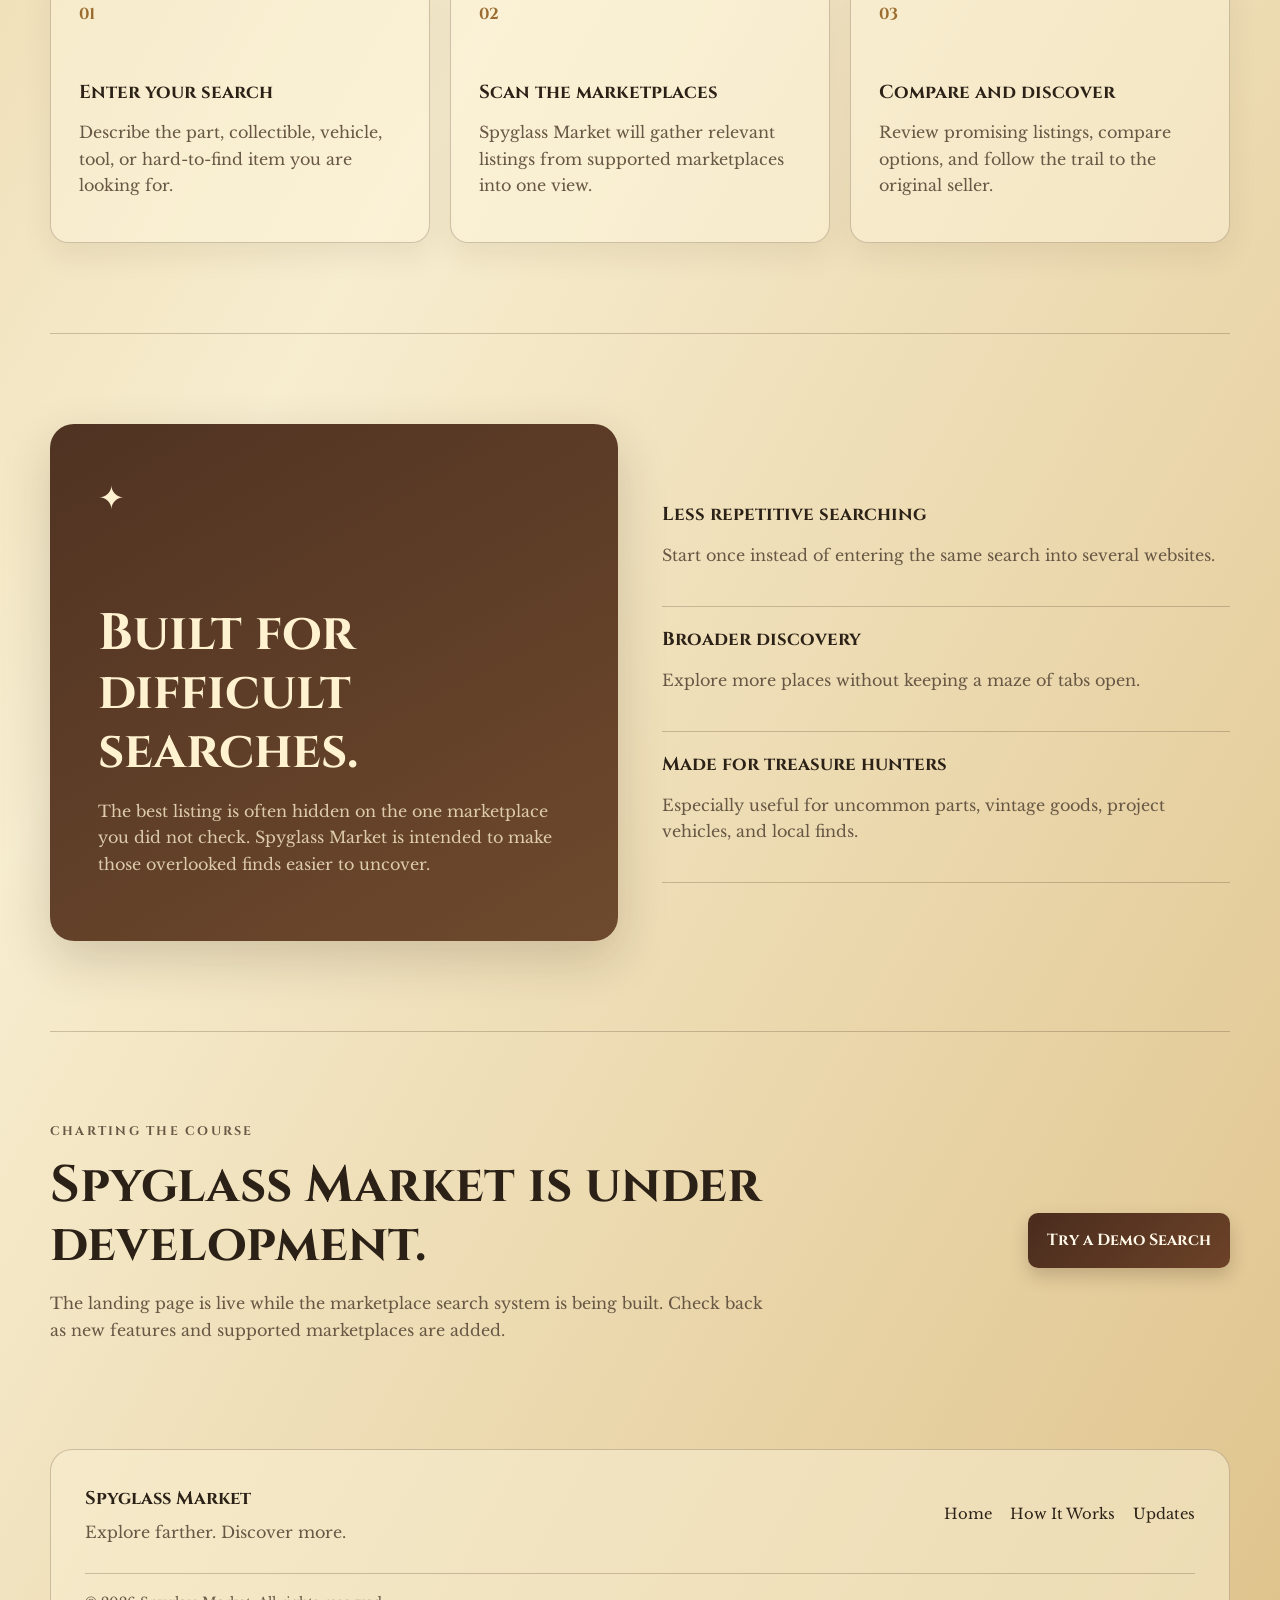
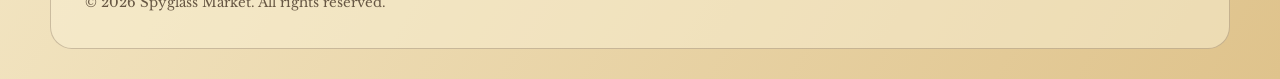
==== commit 6d9136c9: "Add files via upload" ====
--- a/index.html
+++ b/index.html
@@ -30,7 +30,7 @@
     "description": "Explore listings across multiple online marketplaces from one place.",
     "potentialAction": {
       "@type": "SearchAction",
-      "target": "https://spyglassmarket.com/?q={search_term_string}",
+      "target": "https://spyglassmarket.com/results.html?q={search_term_string}",
       "query-input": "required name=search_term_string"
     }
   }
@@ -56,19 +56,19 @@
     <section class="hero">
       <div class="hero-copy">
         <p class="eyebrow">Explore Every Marketplace</p>
-        <h1>Search multiple online marketplaces with ease.</h1>
+        <h1>Search multiple online marketplaces from one place.</h1>
         <p class="hero-text">
           Spyglass Market is being built to help you discover tools, antiques,
           vehicles, collectibles, RV parts, classic car parts, and more—without
           searching every marketplace separately.
         </p>
 
-        <form class="search-shell" id="preview-search" role="search">
+        <form class="search-shell" id="market-search" action="results.html" method="get" role="search">
           <label class="sr-only" for="search-input">Search marketplaces</label>
-          <input id="search-input" type="search" placeholder="Search for anything..." autocomplete="off">
-          <button type="submit">Preview Search</button>
+          <input id="search-input" name="q" type="search" placeholder="Search for anything..." autocomplete="off" required>
+          <button type="submit">Search Markets</button>
         </form>
-        <p class="search-note" id="search-note">Marketplace search is coming soon.</p>
+        <p class="search-note" id="search-note">Search eBay now; more marketplace connections are being prepared.</p>
 
         <div class="hero-actions">
           <a class="button primary" href="#how-it-works">See How It Works</a>
@@ -193,7 +193,7 @@
           Check back as new features and supported marketplaces are added.
         </p>
       </div>
-      <a class="button primary" href="mailto:AwaitingEmail@spyglassmarket.com">Contact Spyglass Market</a>
+      <a class="button primary" href="results.html?q=1964+Oldsmobile+parts">Try a Demo Search</a>
     </section>
   </main>
 
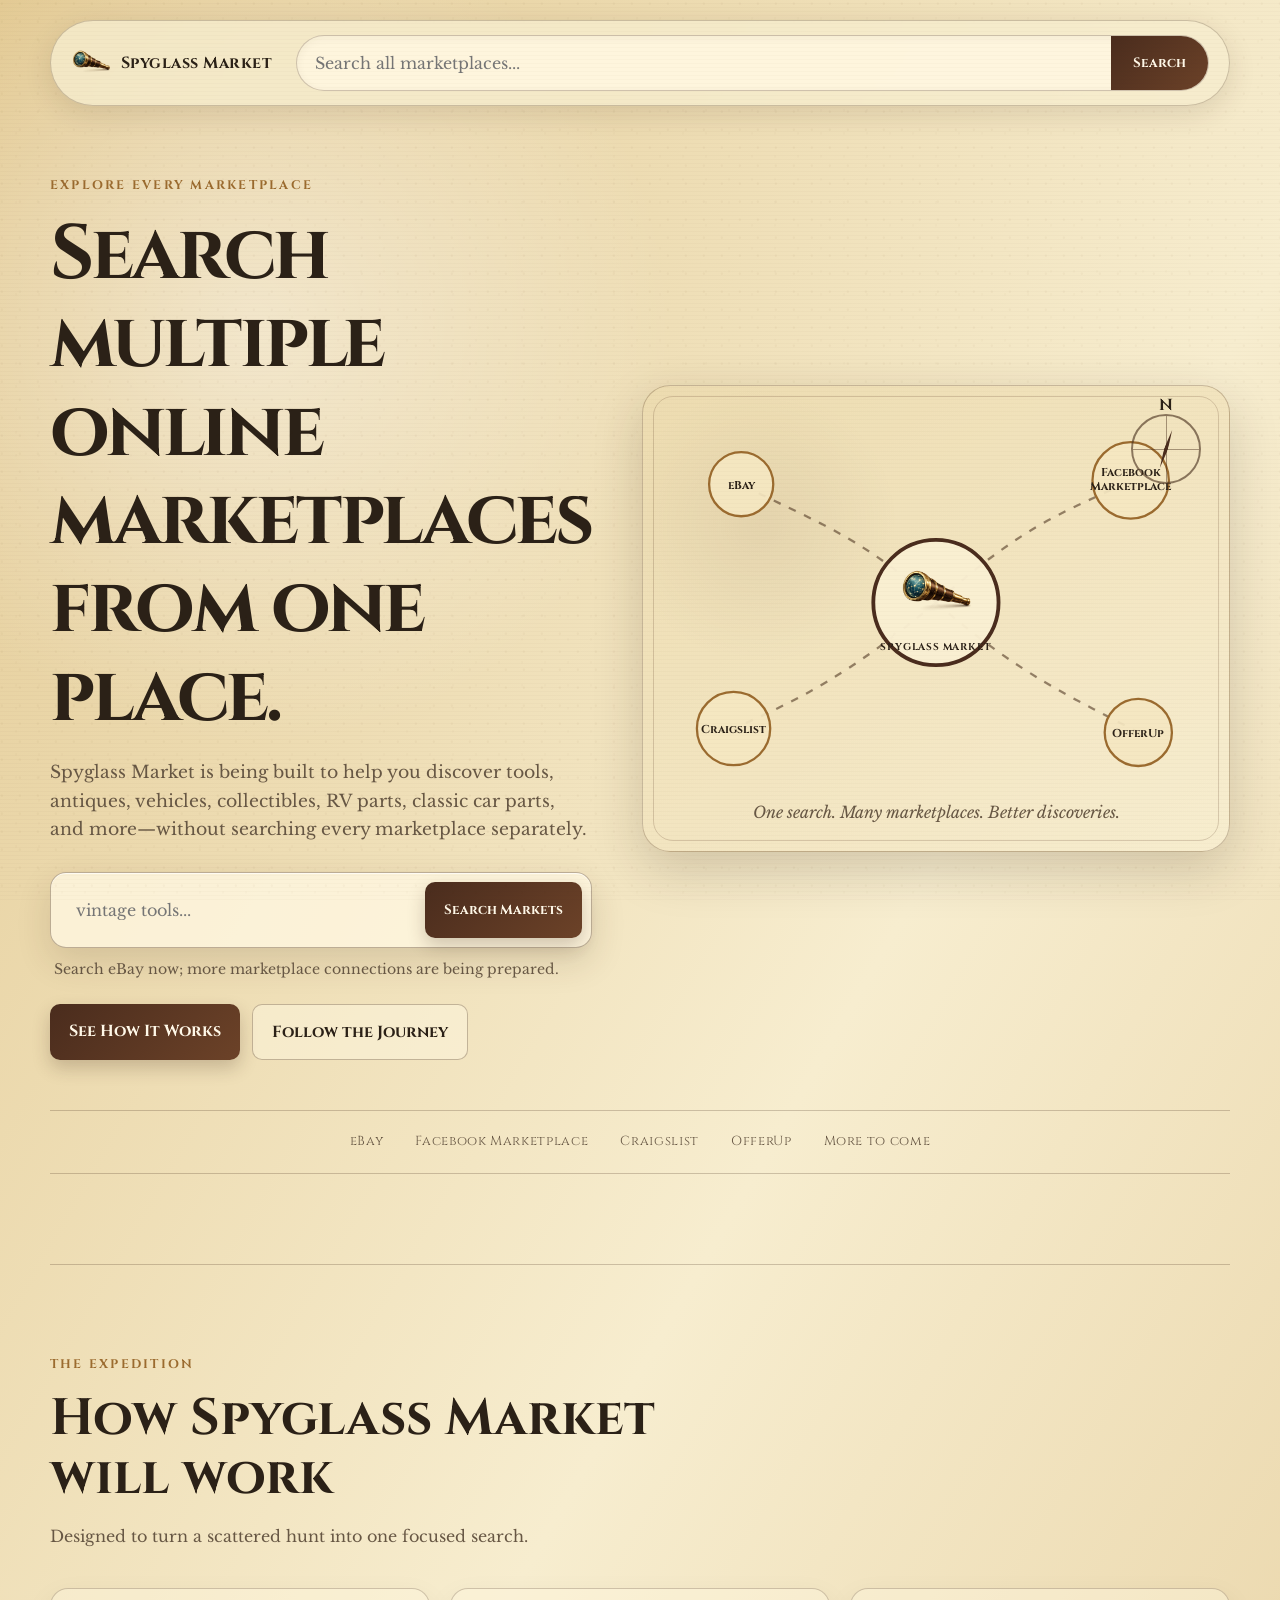
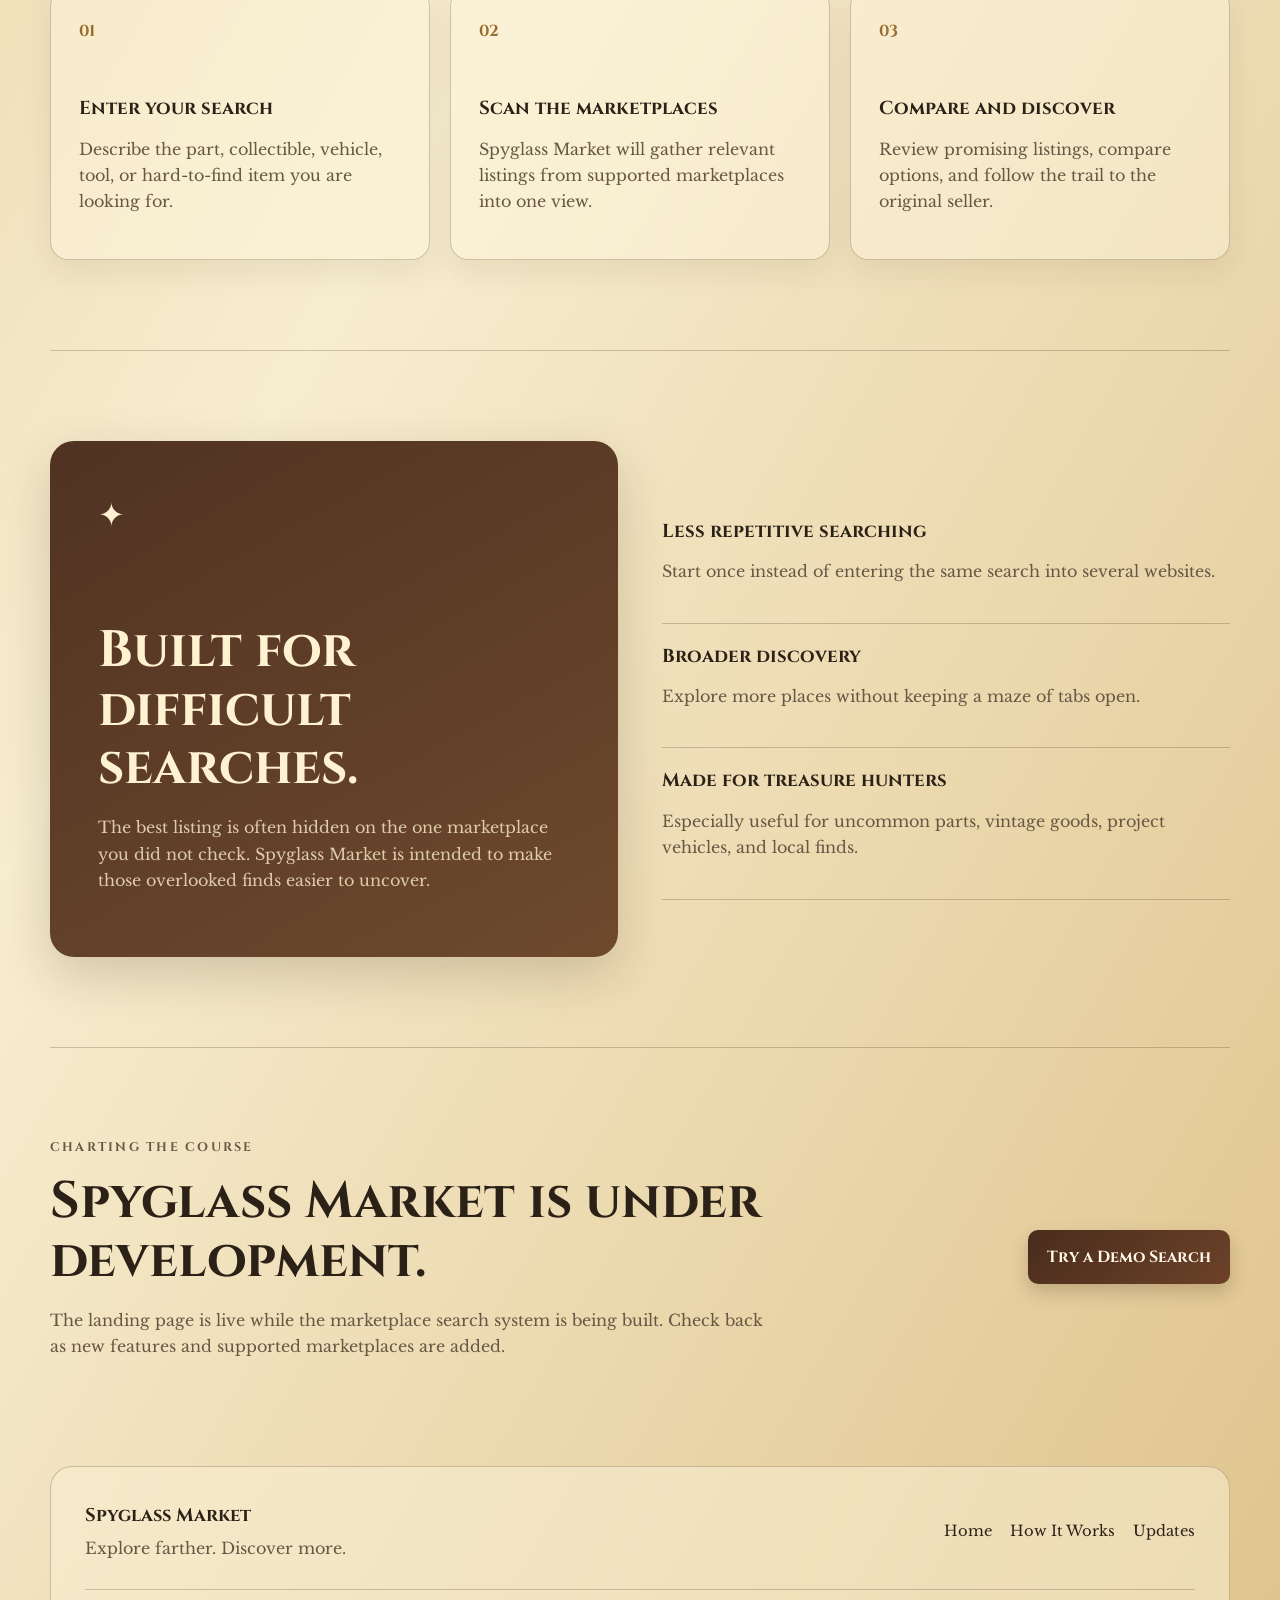
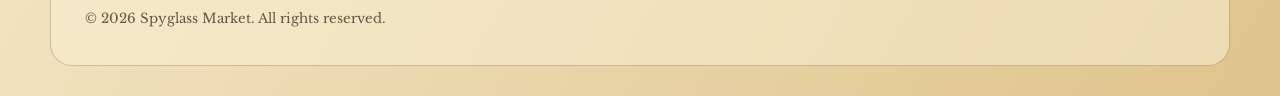
==== commit 23d9752b: "added homepage header search bar" ====
--- a/index.html
+++ b/index.html
@@ -27,7 +27,7 @@
     "@type": "WebSite",
     "name": "Spyglass Market",
     "url": "https://spyglassmarket.com/",
-    "description": "Explore listings across multiple online marketplaces from one place.",
+    "description": "Explore listings across multiple online marketplaces with one tool.",
     "potentialAction": {
       "@type": "SearchAction",
       "target": "https://spyglassmarket.com/results.html?q={search_term_string}",
@@ -39,18 +39,34 @@
 <body>
   <div class="paper-noise" aria-hidden="true"></div>
 
-  <header class="site-header">
-    <a class="brand" href="#top" aria-label="Spyglass Market home">
-      <img src="spyglass-logo.png" alt="" class="brand-logo">
-      <span>Spyglass Market</span>
-    </a>
-
-    <nav aria-label="Main navigation">
-      <a href="#how-it-works">How It Works</a>
-      <a href="#why-spyglass">Why Spyglass</a>
-      <a href="#launch">Launch Updates</a>
-    </nav>
-  </header>
+  <header class="site-header home-search-header">
+  <a class="brand" href="#top" aria-label="Spyglass Market home">
+    <img src="spyglass-logo.png" alt="" class="brand-logo">
+    <span>Spyglass Market</span>
+  </a>
+
+  <form
+    class="home-header-search"
+    action="results.html"
+    method="get"
+    role="search"
+  >
+    <label class="sr-only" for="home-header-query">
+      Search all marketplaces
+    </label>
+
+    <input
+      id="home-header-query"
+      name="q"
+      type="search"
+      placeholder="Search all marketplaces..."
+      autocomplete="off"
+      required
+    >
+
+    <button type="submit">Search</button>
+  </form>
+</header>
 
   <main id="top">
     <section class="hero">
--- a/style.css
+++ b/style.css
@@ -23,7 +23,7 @@
   margin: 0;
   color: var(--ink);
   background:
-    radial-gradient(circle at 20% 10%, rgba(255,255,255,.42), transparent 26rem),
+    radial-gradient(circle at 20% 10%, rgba(255, 255, 255, .42), transparent 26rem),
     linear-gradient(120deg, #e3ca94, var(--paper-light) 45%, #dfc38c);
   font-family: "Libre Baskerville", Georgia, serif;
   line-height: 1.65;
@@ -35,7 +35,7 @@
   inset: 0;
   pointer-events: none;
   background:
-    repeating-linear-gradient(0deg, rgba(76,47,25,.018), rgba(76,47,25,.018) 1px, transparent 1px, transparent 4px);
+    repeating-linear-gradient(0deg, rgba(76, 47, 25, .018), rgba(76, 47, 25, .018) 1px, transparent 1px, transparent 4px);
   mix-blend-mode: multiply;
   z-index: 20;
 }
@@ -46,8 +46,8 @@
   pointer-events: none;
   opacity: .22;
   background-image:
-    radial-gradient(circle at 10% 20%, rgba(95,59,28,.13) 0 1px, transparent 1.5px),
-    radial-gradient(circle at 70% 80%, rgba(95,59,28,.08) 0 1px, transparent 1.5px);
+    radial-gradient(circle at 10% 20%, rgba(95, 59, 28, .13) 0 1px, transparent 1.5px),
+    radial-gradient(circle at 70% 80%, rgba(95, 59, 28, .08) 0 1px, transparent 1.5px);
   background-size: 18px 18px, 23px 23px;
 }
 
@@ -76,6 +76,58 @@
   z-index: 10;
 }
 
+.home-search-header {
+  display: grid;
+  grid-template-columns: auto minmax(320px, 1fr);
+  gap: 24px;
+  align-items: center;
+}
+
+.home-header-search {
+  display: grid;
+  grid-template-columns: 1fr auto;
+
+  overflow: hidden;
+
+  border: 1px solid rgba(70, 43, 24, .25);
+  border-radius: 999px;
+
+  background: rgba(255, 248, 226, .82);
+
+  box-shadow:
+    inset 0 2px 8px rgba(66, 42, 24, .06);
+}
+
+.home-header-search input {
+  border: 0;
+  outline: 0;
+
+  padding: 14px 18px;
+
+  background: transparent;
+
+  color: var(--ink);
+
+  font: inherit;
+}
+
+.home-header-search button {
+  border: 0;
+
+  padding: 0 22px;
+
+  color: #fff8e8;
+
+  background: linear-gradient(135deg,
+      var(--leather),
+      #6c4228);
+
+  font-family: "Cinzel", serif;
+  font-weight: 700;
+
+  cursor: pointer;
+}
+
 .brand {
   display: inline-flex;
   align-items: center;
@@ -170,7 +222,7 @@
   border: 1px solid rgba(70, 43, 24, .35);
   border-radius: 16px;
   background: rgba(255, 248, 226, .78);
-  box-shadow: inset 0 1px 0 rgba(255,255,255,.7), 0 14px 35px rgba(66,42,24,.14);
+  box-shadow: inset 0 1px 0 rgba(255, 255, 255, .7), 0 14px 35px rgba(66, 42, 24, .14);
 }
 
 .search-shell input {
@@ -223,18 +275,18 @@
 
 .button.secondary {
   border: 1px solid rgba(71, 44, 24, .3);
-  background: rgba(255,248,226,.46);
+  background: rgba(255, 248, 226, .46);
 }
 
 .map-card {
   position: relative;
   padding: 18px;
   overflow: hidden;
-  border: 1px solid rgba(77,48,26,.28);
+  border: 1px solid rgba(77, 48, 26, .28);
   border-radius: 28px;
   background:
-    linear-gradient(rgba(247,237,207,.35), rgba(247,237,207,.35)),
-    radial-gradient(circle at 20% 30%, rgba(103,75,44,.13), transparent 24%),
+    linear-gradient(rgba(247, 237, 207, .35), rgba(247, 237, 207, .35)),
+    radial-gradient(circle at 20% 30%, rgba(103, 75, 44, .13), transparent 24%),
     linear-gradient(145deg, #e7d29f, #f7edcf);
   box-shadow: var(--shadow);
 }
@@ -243,7 +295,7 @@
   content: "";
   position: absolute;
   inset: 10px;
-  border: 1px solid rgba(84,53,30,.2);
+  border: 1px solid rgba(84, 53, 30, .2);
   border-radius: 20px;
   pointer-events: none;
 }
@@ -256,19 +308,27 @@
 
 .route {
   fill: none;
-  stroke: rgba(78,54,35,.58);
+  stroke: rgba(78, 54, 35, .58);
   stroke-width: 3;
   stroke-dasharray: 10 12;
   filter: url(#roughen);
   animation: routeFlow 9s linear infinite;
 }
 
-.route-two { animation-delay: -2s; }
-.route-three { animation-delay: -4s; }
-.route-four { animation-delay: -6s; }
+.route-two {
+  animation-delay: -2s;
+}
+
+.route-three {
+  animation-delay: -4s;
+}
+
+.route-four {
+  animation-delay: -6s;
+}
 
 .market-node circle {
-  fill: rgba(246,232,194,.92);
+  fill: rgba(246, 232, 194, .92);
   stroke: var(--brass);
   stroke-width: 3;
 }
@@ -283,7 +343,7 @@
 }
 
 .hub-node circle {
-  fill: rgba(250,240,211,.96);
+  fill: rgba(250, 240, 211, .96);
   stroke: var(--leather);
   stroke-width: 5;
 }
@@ -299,7 +359,7 @@
   right: 28px;
   width: 70px;
   height: 70px;
-  border: 2px solid rgba(69,44,26,.6);
+  border: 2px solid rgba(69, 44, 26, .6);
   border-radius: 50%;
   z-index: 2;
 }
@@ -308,7 +368,7 @@
 .compass::after {
   content: "";
   position: absolute;
-  background: rgba(69,44,26,.45);
+  background: rgba(69, 44, 26, .45);
 }
 
 .compass::before {
@@ -371,7 +431,7 @@
   margin-bottom: 38px;
 }
 
-.section-heading > p:last-child,
+.section-heading>p:last-child,
 .launch-section p,
 .illustration-panel p,
 .feature-card p,
@@ -390,8 +450,8 @@
   padding: 28px;
   border: 1px solid var(--line);
   border-radius: 18px;
-  background: rgba(255,247,223,.42);
-  box-shadow: 0 12px 30px rgba(58,34,18,.08);
+  background: rgba(255, 247, 223, .42);
+  box-shadow: 0 12px 30px rgba(58, 34, 18, .08);
 }
 
 .card-number {
@@ -412,13 +472,13 @@
 .illustration-panel {
   padding: 48px;
   border-radius: 24px;
-  background: linear-gradient(150deg, rgba(73,43,27,.96), rgba(102,64,36,.94));
+  background: linear-gradient(150deg, rgba(73, 43, 27, .96), rgba(102, 64, 36, .94));
   color: #fff2d1;
   box-shadow: var(--shadow);
 }
 
 .illustration-panel p {
-  color: rgba(255,242,209,.78);
+  color: rgba(255, 242, 209, .78);
 }
 
 .ornament {
@@ -443,7 +503,7 @@
   align-items: center;
 }
 
-.launch-section > div {
+.launch-section>div {
   max-width: 720px;
 }
 
@@ -456,7 +516,7 @@
   gap: 24px;
   border: 1px solid var(--line);
   border-radius: 22px;
-  background: rgba(248,238,210,.55);
+  background: rgba(248, 238, 210, .55);
 }
 
 footer strong {
@@ -492,7 +552,9 @@
 }
 
 @keyframes routeFlow {
-  to { stroke-dashoffset: -220; }
+  to {
+    stroke-dashoffset: -220;
+  }
 }
 
 @media (max-width: 900px) {
@@ -525,6 +587,14 @@
     align-items: flex-start;
     flex-direction: column;
   }
+
+  .home-search-header {
+    grid-template-columns: 1fr;
+  }
+
+  .home-header-search {
+    width: 100%;
+  }
 }
 
 @media (max-width: 620px) {
@@ -578,4 +648,4 @@
   .footer-links {
     flex-wrap: wrap;
   }
-}
+}
